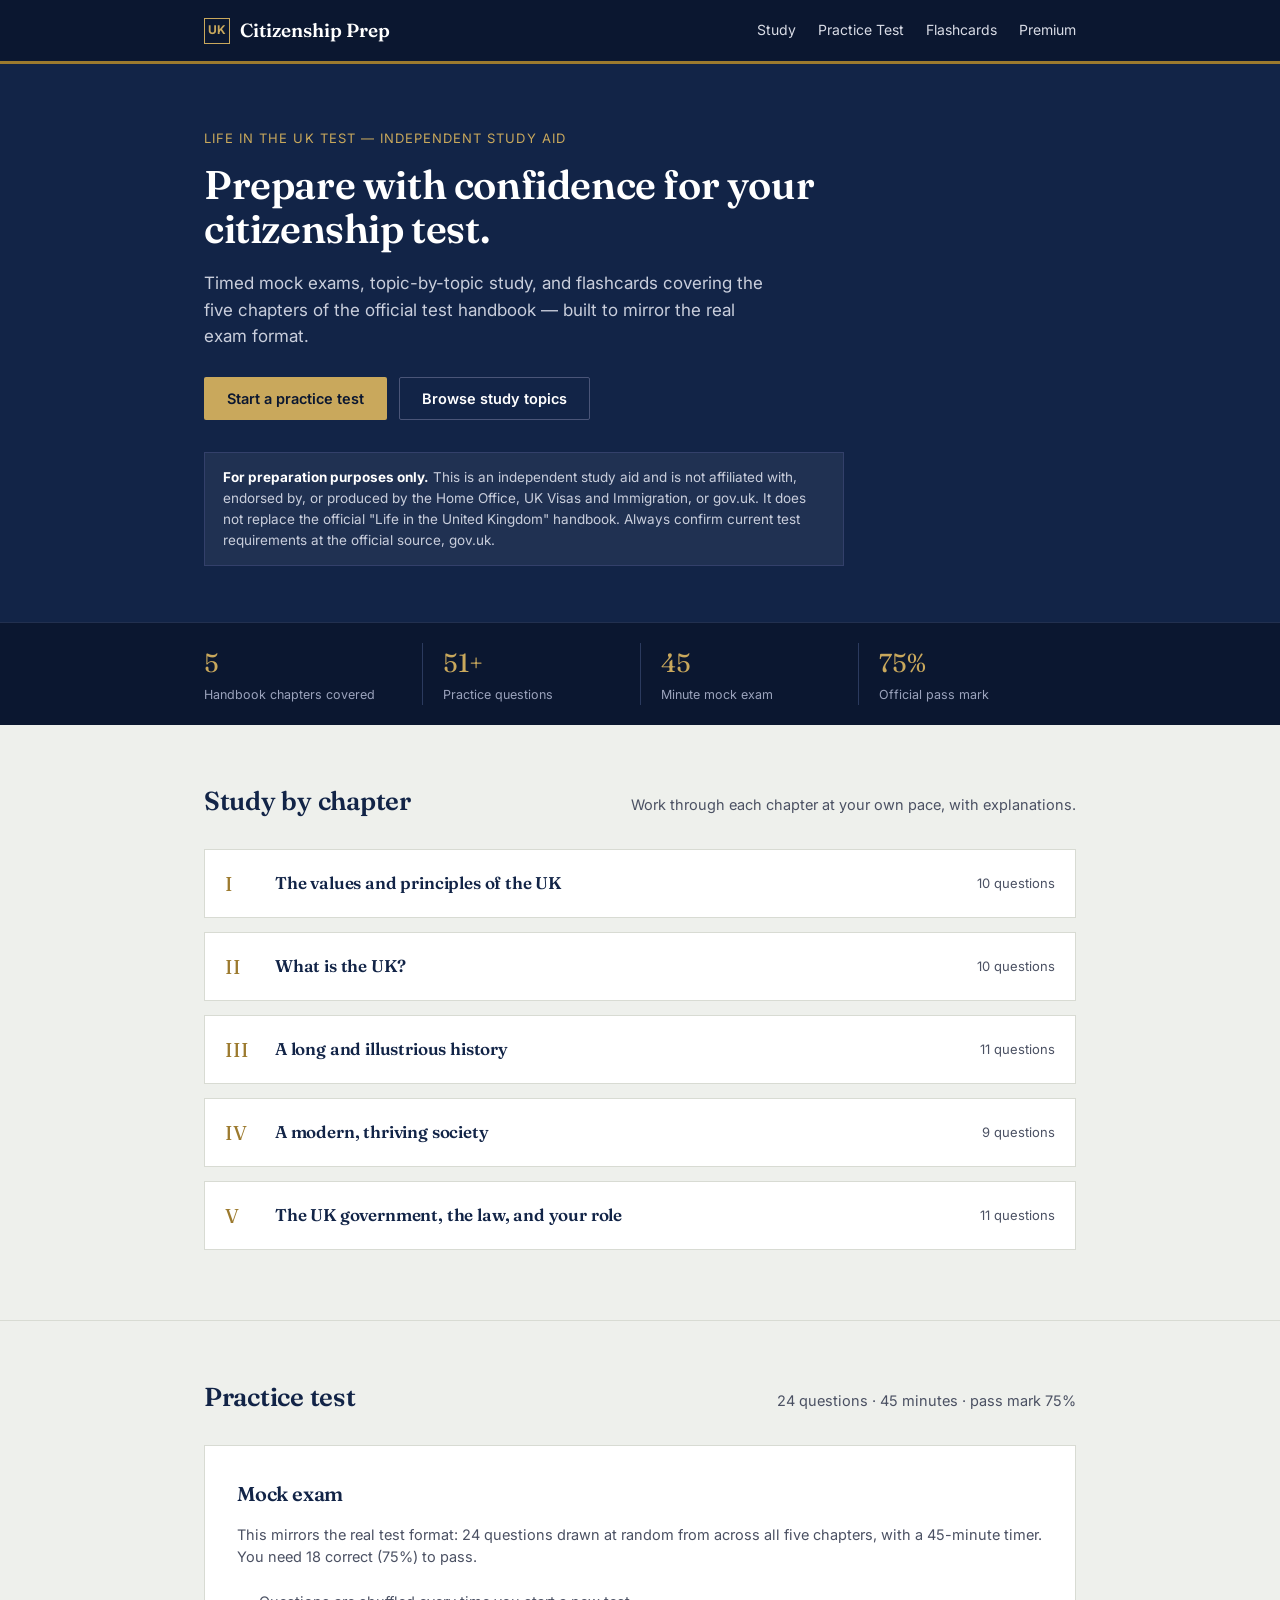
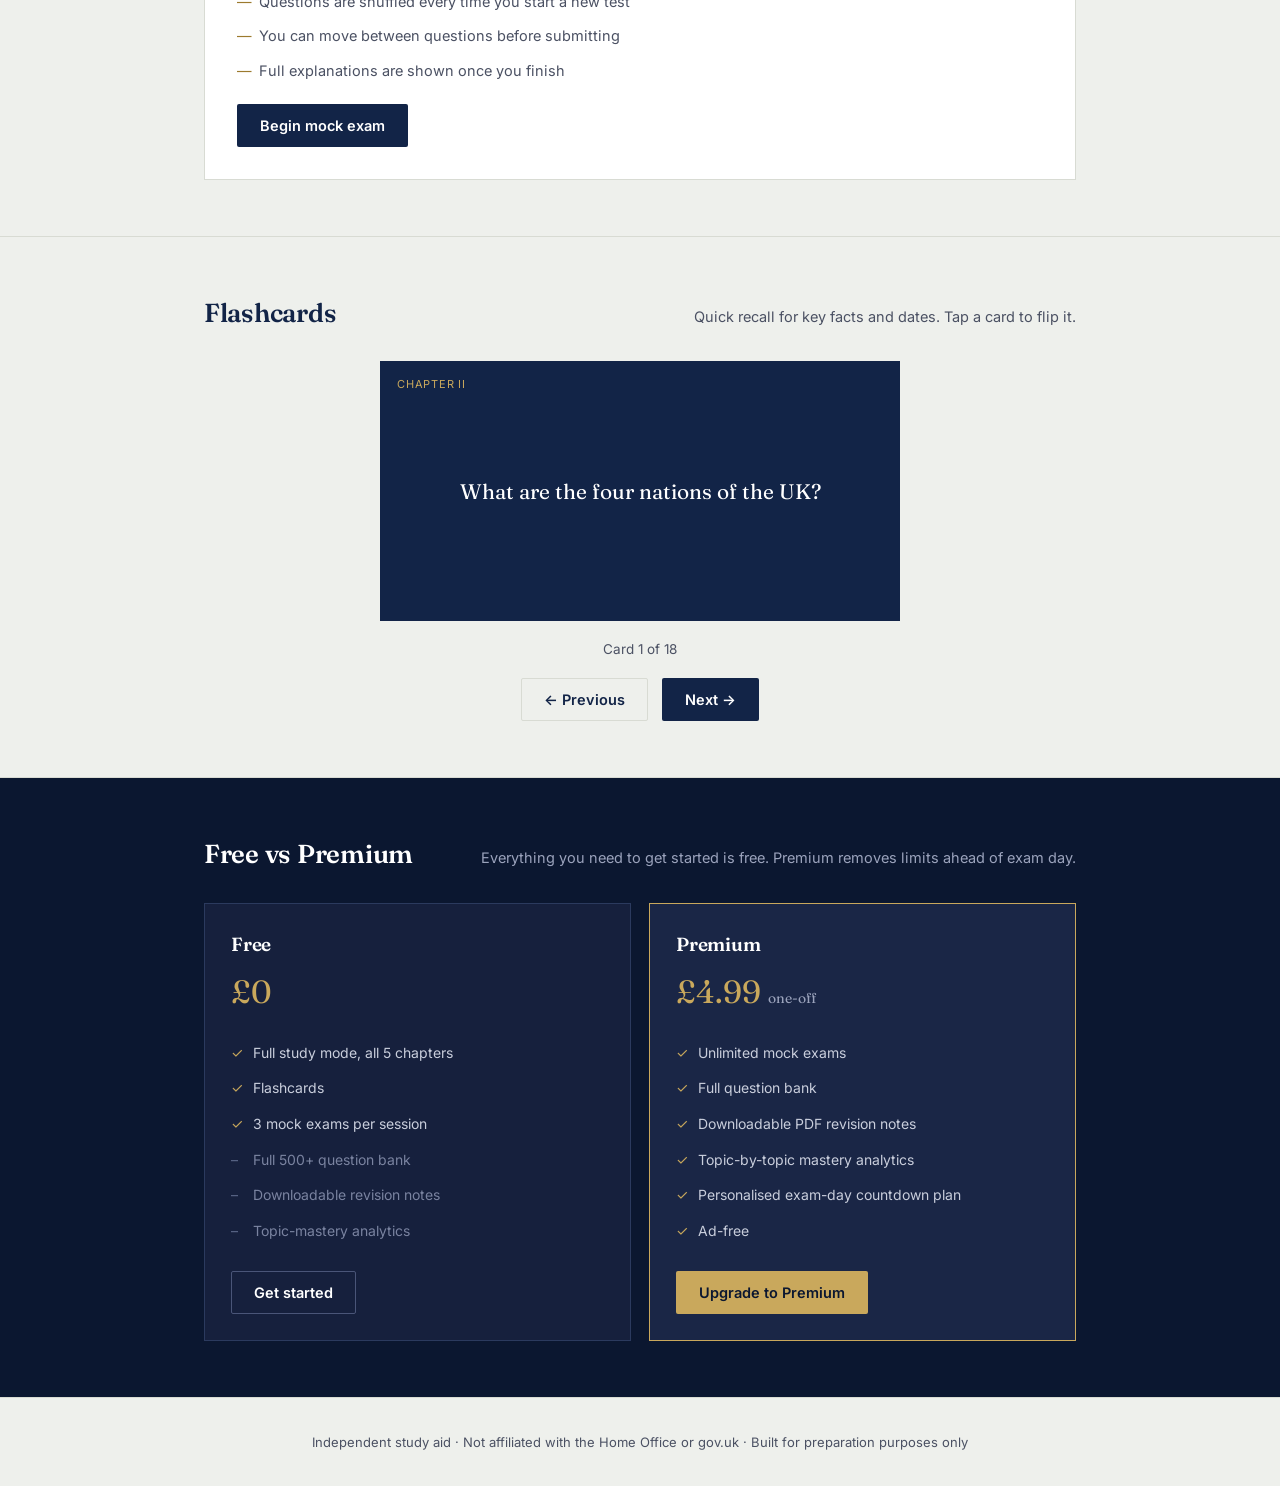
==== index.html @ d715249a "Add files via upload" ====
<!DOCTYPE html>
<html lang="en">
<head>
<meta charset="UTF-8">
<meta name="viewport" content="width=device-width, initial-scale=1.0">
<title>UK Citizenship Prep — Life in the UK Test Practice</title>
<link rel="preconnect" href="https://fonts.googleapis.com">
<link rel="preconnect" href="https://fonts.gstatic.com" crossorigin>
<link href="https://fonts.googleapis.com/css2?family=Fraunces:opsz,wght@9..144,400;9..144,500;9..144,600;9..144,700&family=Inter:wght@400;500;600;700&display=swap" rel="stylesheet">
<style>
  :root{
    --navy:#122447;
    --navy-deep:#0b1730;
    --paper:#EEF0EC;
    --paper-card:#FFFFFF;
    --ink:#171A21;
    --ink-soft:#4B5163;
    --red:#A31E2E;
    --gold:#9C7A2E;
    --gold-light:#C9A85C;
    --line:#D8DBD3;
    --good:#1F7A4D;
    --bad:#A31E2E;
    --radius:2px;
  }
  *{box-sizing:border-box;}
  html{scroll-behavior:smooth;}
  body{
    margin:0;
    background:var(--paper);
    color:var(--ink);
    font-family:'Inter',sans-serif;
    line-height:1.55;
  }
  h1,h2,h3,.serif{
    font-family:'Fraunces',serif;
    font-weight:600;
    letter-spacing:-0.01em;
    color:var(--navy);
    margin:0;
  }
  a{color:inherit;}
  .container{max-width:920px;margin:0 auto;padding:0 24px;}
  .hidden{display:none !important;}

  /* ---------- Top bar ---------- */
  .topbar{
    background:var(--navy-deep);
    color:#fff;
    border-bottom:3px solid var(--gold);
  }
  .topbar-inner{
    max-width:920px;margin:0 auto;padding:16px 24px;
    display:flex;align-items:center;justify-content:space-between;
  }
  .brand{display:flex;align-items:center;gap:10px;font-family:'Fraunces',serif;font-size:19px;font-weight:600;color:#fff;}
  .brand .mark{
    width:26px;height:26px;border:1.5px solid var(--gold-light);
    display:flex;align-items:center;justify-content:center;
    font-size:12px;color:var(--gold-light);font-family:'Inter',sans-serif;font-weight:700;
  }
  .nav{display:flex;gap:22px;font-size:14px;}
  .nav button{
    background:none;border:none;color:#D9DCE6;font-family:'Inter',sans-serif;
    font-size:14px;cursor:pointer;padding:4px 0;border-bottom:2px solid transparent;
  }
  .nav button:hover, .nav button.active{color:#fff;border-bottom-color:var(--gold-light);}
  .nav-mobile-toggle{display:none;background:none;border:1px solid #3a4666;color:#fff;padding:6px 10px;font-size:13px;cursor:pointer;}

  /* ---------- Hero ---------- */
  .hero{background:var(--navy);color:#fff;padding:64px 0 56px;}
  .hero-inner{max-width:920px;margin:0 auto;padding:0 24px;}
  .kicker{font-size:13px;color:var(--gold-light);text-transform:uppercase;letter-spacing:.08em;margin-bottom:14px;font-family:'Inter',sans-serif;}
  .hero h1{font-size:40px;line-height:1.12;color:#fff;max-width:640px;}
  .hero p.lead{font-size:17px;color:#C9CEDC;max-width:560px;margin:18px 0 28px;}
  .cta-row{display:flex;gap:12px;flex-wrap:wrap;}
  .btn{
    font-family:'Inter',sans-serif;font-size:14.5px;font-weight:600;
    padding:12px 22px;border-radius:var(--radius);cursor:pointer;border:1.5px solid transparent;
    display:inline-flex;align-items:center;gap:8px;
  }
  .btn-gold{background:var(--gold-light);color:var(--navy-deep);}
  .btn-gold:hover{background:#dabb74;}
  .btn-outline{background:transparent;border-color:#4a5578;color:#fff;}
  .btn-outline:hover{border-color:var(--gold-light);}
  .btn-navy{background:var(--navy);color:#fff;}
  .btn-navy:hover{background:var(--navy-deep);}
  .btn-red{background:var(--red);color:#fff;}
  .btn-red:hover{background:#8a1926;}
  .btn:disabled{opacity:.5;cursor:not-allowed;}

  .disclaimer{
    margin-top:32px;background:rgba(255,255,255,.06);border:1px solid #33406a;
    padding:14px 18px;font-size:13.5px;color:#C9CEDC;max-width:640px;
  }
  .disclaimer strong{color:#fff;}

  /* info panel like a bio-data strip */
  .infostrip{background:var(--navy-deep);border-top:1px solid #22304f;}
  .infostrip-inner{
    max-width:920px;margin:0 auto;padding:20px 24px;
    display:grid;grid-template-columns:repeat(4,1fr);gap:0;
  }
  .infostrip-item{padding:0 20px;border-left:1px solid #2b3a5e;}
  .infostrip-item:first-child{border-left:none;padding-left:0;}
  .infostrip-num{font-family:'Fraunces',serif;font-size:26px;color:var(--gold-light);}
  .infostrip-label{font-size:12.5px;color:#9BA3BC;margin-top:2px;}

  /* ---------- Sections ---------- */
  section.panel{padding:56px 0;border-bottom:1px solid var(--line);}
  .section-head{display:flex;align-items:baseline;justify-content:space-between;margin-bottom:28px;flex-wrap:wrap;gap:10px;}
  .section-head h2{font-size:26px;}
  .section-head .sub{color:var(--ink-soft);font-size:14.5px;}

  /* ---------- Study: chapter list ---------- */
  .chapter{
    background:var(--paper-card);border:1px solid var(--line);margin-bottom:14px;
  }
  .chapter-head{
    display:flex;align-items:center;gap:16px;padding:18px 20px;cursor:pointer;
  }
  .chapter-roman{
    font-family:'Fraunces',serif;color:var(--gold);font-size:20px;min-width:34px;
  }
  .chapter-head h3{font-size:17px;color:var(--navy);}
  .chapter-head .meta{margin-left:auto;font-size:13px;color:var(--ink-soft);}
  .chapter-body{padding:0 20px 20px 70px;display:none;}
  .chapter.open .chapter-body{display:block;}
  .chapter.open .chapter-head{border-bottom:1px solid var(--line);}
  .study-q{padding:14px 0;border-top:1px solid #ECEEE6;}
  .study-q:first-child{border-top:none;}
  .study-q .q{font-weight:600;font-size:14.5px;margin-bottom:6px;}
  .study-q .a{font-size:13.5px;color:var(--ink-soft);}
  .study-q .a b{color:var(--good);}

  /* ---------- Practice test ---------- */
  .test-setup{background:var(--paper-card);border:1px solid var(--line);padding:32px;text-align:left;}
  .test-setup h3{font-size:20px;margin-bottom:10px;}
  .test-setup ul{margin:16px 0;padding-left:0;list-style:none;font-size:14.5px;color:var(--ink-soft);}
  .test-setup li{padding:6px 0 6px 22px;position:relative;}
  .test-setup li:before{content:"—";position:absolute;left:0;color:var(--gold);}

  .quiz-shell{background:var(--paper-card);border:1px solid var(--line);}
  .quiz-top{
    display:flex;align-items:center;justify-content:space-between;
    padding:14px 22px;border-bottom:1px solid var(--line);background:#FAFAF7;
    font-size:13.5px;color:var(--ink-soft);
  }
  .timer{font-family:'Fraunces',serif;font-size:17px;color:var(--navy);font-variant-numeric:tabular-nums;}
  .timer.warn{color:var(--red);}
  .progressbar{height:4px;background:var(--line);}
  .progressbar-fill{height:100%;background:var(--gold);width:0%;transition:width .2s;}
  .quiz-body{padding:32px 30px;}
  .quiz-chapter-tag{font-size:12px;text-transform:uppercase;letter-spacing:.06em;color:var(--gold);margin-bottom:10px;}
  .quiz-q{font-size:19px;color:var(--navy);font-family:'Fraunces',serif;margin-bottom:22px;line-height:1.35;}
  .options{display:flex;flex-direction:column;gap:10px;}
  .option{
    text-align:left;border:1px solid var(--line);background:#fff;padding:14px 16px;
    font-family:'Inter',sans-serif;font-size:14.5px;cursor:pointer;display:flex;gap:12px;align-items:flex-start;
  }
  .option:hover{border-color:var(--navy);}
  .option .letter{
    width:22px;height:22px;border:1px solid var(--line);display:flex;align-items:center;justify-content:center;
    font-size:12px;flex:none;color:var(--ink-soft);
  }
  .option.selected{border-color:var(--navy);background:#F2F4FB;}
  .option.selected .letter{background:var(--navy);color:#fff;border-color:var(--navy);}
  .option.correct{border-color:var(--good);background:#EFF8F2;}
  .option.correct .letter{background:var(--good);color:#fff;border-color:var(--good);}
  .option.incorrect{border-color:var(--bad);background:#FBEEEF;}
  .option.incorrect .letter{background:var(--bad);color:#fff;border-color:var(--bad);}
  .explain{margin-top:16px;padding:14px 16px;background:#F5F6F1;border-left:3px solid var(--gold);font-size:13.5px;color:var(--ink-soft);display:none;}
  .explain.show{display:block;}
  .quiz-nav{display:flex;justify-content:space-between;padding:18px 30px;border-top:1px solid var(--line);}

  .results{padding:36px;text-align:center;}
  .results .score{font-family:'Fraunces',serif;font-size:56px;color:var(--navy);}
  .results .verdict{font-size:16px;margin:6px 0 26px;font-weight:600;}
  .verdict.pass{color:var(--good);}
  .verdict.fail{color:var(--bad);}
  .breakdown{text-align:left;max-width:420px;margin:0 auto 26px;}
  .breakdown-row{display:flex;justify-content:space-between;font-size:13.5px;padding:8px 0;border-bottom:1px solid var(--line);}
  .breakdown-bar{background:var(--line);height:6px;width:120px;position:relative;}
  .breakdown-bar span{position:absolute;left:0;top:0;height:100%;background:var(--gold);}

  /* ---------- Flashcards ---------- */
  .flash-wrap{display:flex;flex-direction:column;align-items:center;gap:18px;}
  .flashcard{
    width:100%;max-width:520px;height:260px;perspective:1200px;cursor:pointer;
  }
  .flashcard-inner{
    position:relative;width:100%;height:100%;transition:transform .5s;transform-style:preserve-3d;
  }
  .flashcard.flipped .flashcard-inner{transform:rotateY(180deg);}
  .flashcard-face{
    position:absolute;inset:0;backface-visibility:hidden;
    background:var(--navy);color:#fff;display:flex;align-items:center;justify-content:center;
    padding:30px;text-align:center;font-family:'Fraunces',serif;font-size:21px;border:1px solid var(--navy);
  }
  .flashcard-face.back{
    transform:rotateY(180deg);background:#fff;color:var(--ink);border:1px solid var(--line);font-family:'Inter',sans-serif;font-size:15.5px;font-weight:500;
  }
  .flashcard-face .tag{position:absolute;top:14px;left:16px;font-size:11px;text-transform:uppercase;letter-spacing:.07em;color:var(--gold-light);font-family:'Inter',sans-serif;}
  .flashcard-face.back .tag{color:var(--gold);}
  .flash-controls{display:flex;gap:14px;align-items:center;}
  .flash-count{font-size:13.5px;color:var(--ink-soft);}

  /* ---------- Premium ---------- */
  .premium-band{background:var(--navy-deep);color:#fff;}
  .compare{display:grid;grid-template-columns:1fr 1fr;gap:18px;margin-top:28px;}
  .plan{background:#16203D;border:1px solid #2b3a5e;padding:26px;}
  .plan.gold{border-color:var(--gold-light);background:#1A2646;}
  .plan h3{color:#fff;font-size:19px;}
  .plan .price{font-family:'Fraunces',serif;font-size:32px;color:var(--gold-light);margin:8px 0 18px;}
  .plan ul{list-style:none;padding:0;margin:0 0 22px;font-size:14px;color:#C9CEDC;}
  .plan li{padding:7px 0 7px 22px;position:relative;}
  .plan li:before{content:"✓";position:absolute;left:0;color:var(--gold-light);}
  .plan li.no:before{content:"–";color:#5b6789;}
  .plan li.no{color:#7a83a0;}

  /* lock badge */
  .lock-badge{
    display:inline-flex;align-items:center;gap:6px;background:#FBF3E2;border:1px solid var(--gold);
    color:#7a5f22;font-size:12.5px;padding:4px 10px;border-radius:2px;
  }

  /* modal */
  .modal-backdrop{
    position:fixed;inset:0;background:rgba(11,23,48,.6);display:flex;align-items:center;justify-content:center;
    padding:20px;z-index:50;
  }
  .modal{background:#fff;max-width:440px;width:100%;padding:30px;border-top:4px solid var(--gold);}
  .modal h3{font-size:20px;margin-bottom:12px;}
  .modal p{font-size:14.5px;color:var(--ink-soft);margin-bottom:18px;}
  .modal .actions{display:flex;justify-content:flex-end;gap:10px;}

  footer{padding:34px 0;text-align:center;font-size:13px;color:var(--ink-soft);}

  @media(max-width:720px){
    .nav{display:none;}
    .nav-mobile-toggle{display:inline-block;}
    .nav.open{
      display:flex;flex-direction:column;position:absolute;top:64px;left:0;right:0;
      background:var(--navy-deep);padding:14px 24px;gap:14px;border-bottom:2px solid var(--gold);
    }
    .hero h1{font-size:30px;}
    .infostrip-inner{grid-template-columns:1fr 1fr;gap:16px;}
    .infostrip-item{border-left:none;padding-left:0;padding-bottom:10px;}
    .compare{grid-template-columns:1fr;}
    .chapter-body{padding-left:20px;}
    .quiz-body{padding:24px 18px;}
  }
</style>
</head>
<body>

<div class="topbar">
  <div class="topbar-inner">
    <div class="brand"><span class="mark">UK</span> Citizenship Prep</div>
    <nav class="nav" id="mainNav">
      <button data-target="study">Study</button>
      <button data-target="practice">Practice Test</button>
      <button data-target="flashcards">Flashcards</button>
      <button data-target="premium">Premium</button>
    </nav>
    <button class="nav-mobile-toggle" id="navToggle">Menu</button>
  </div>
</div>

<section class="hero">
  <div class="hero-inner">
    <div class="kicker">Life in the UK Test — Independent Study Aid</div>
    <h1>Prepare with confidence for your citizenship test.</h1>
    <p class="lead">Timed mock exams, topic-by-topic study, and flashcards covering the five chapters of the official test handbook — built to mirror the real exam format.</p>
    <div class="cta-row">
      <button class="btn btn-gold" data-target="practice">Start a practice test</button>
      <button class="btn btn-outline" data-target="study">Browse study topics</button>
    </div>
    <div class="disclaimer">
      <strong>For preparation purposes only.</strong> This is an independent study aid and is not affiliated with, endorsed by, or produced by the Home Office, UK Visas and Immigration, or gov.uk. It does not replace the official "Life in the United Kingdom" handbook. Always confirm current test requirements at the official source, gov.uk.
    </div>
  </div>
</section>

<div class="infostrip">
  <div class="infostrip-inner">
    <div class="infostrip-item"><div class="infostrip-num">5</div><div class="infostrip-label">Handbook chapters covered</div></div>
    <div class="infostrip-item"><div class="infostrip-num" id="statQCount">—</div><div class="infostrip-label">Practice questions</div></div>
    <div class="infostrip-item"><div class="infostrip-num">45</div><div class="infostrip-label">Minute mock exam</div></div>
    <div class="infostrip-item"><div class="infostrip-num">75%</div><div class="infostrip-label">Official pass mark</div></div>
  </div>
</div>

<!-- STUDY -->
<section class="panel" id="study">
  <div class="container">
    <div class="section-head">
      <h2>Study by chapter</h2>
      <div class="sub">Work through each chapter at your own pace, with explanations.</div>
    </div>
    <div id="chapterList"></div>
  </div>
</section>

<!-- PRACTICE TEST -->
<section class="panel" id="practice">
  <div class="container">
    <div class="section-head">
      <h2>Practice test</h2>
      <div class="sub">24 questions · 45 minutes · pass mark 75%</div>
    </div>

    <div id="testSetup" class="test-setup">
      <h3>Mock exam</h3>
      <p style="color:var(--ink-soft);font-size:14.5px;">This mirrors the real test format: 24 questions drawn at random from across all five chapters, with a 45-minute timer. You need 18 correct (75%) to pass.</p>
      <ul>
        <li>Questions are shuffled every time you start a new test</li>
        <li>You can move between questions before submitting</li>
        <li>Full explanations are shown once you finish</li>
      </ul>
      <div id="dailyLimitNote" style="font-size:13.5px;color:var(--red);margin-bottom:16px;display:none;">
        You've used your 3 free mock exams for this session. <a href="#premium" data-target="premium" style="color:var(--red);text-decoration:underline;cursor:pointer;">Upgrade to Premium</a> for unlimited tests.
      </div>
      <button class="btn btn-navy" id="startTestBtn">Begin mock exam</button>
    </div>

    <div id="quizArea" class="hidden"></div>
    <div id="resultsArea" class="hidden"></div>
  </div>
</section>

<!-- FLASHCARDS -->
<section class="panel" id="flashcards">
  <div class="container">
    <div class="section-head">
      <h2>Flashcards</h2>
      <div class="sub">Quick recall for key facts and dates. Tap a card to flip it.</div>
    </div>
    <div class="flash-wrap">
      <div class="flashcard" id="flashcard">
        <div class="flashcard-inner">
          <div class="flashcard-face front"><span class="tag" id="flashTagFront">Chapter</span><span id="flashFront"></span></div>
          <div class="flashcard-face back"><span class="tag" id="flashTagBack">Answer</span><span id="flashBack"></span></div>
        </div>
      </div>
      <div class="flash-count" id="flashCount"></div>
      <div class="flash-controls">
        <button class="btn btn-outline" style="border-color:var(--line);color:var(--navy);" id="flashPrev">← Previous</button>
        <button class="btn btn-navy" id="flashNext">Next →</button>
      </div>
    </div>
  </div>
</section>

<!-- PREMIUM -->
<section class="panel premium-band" id="premium">
  <div class="container">
    <div class="section-head">
      <h2 style="color:#fff;">Free vs Premium</h2>
      <div class="sub" style="color:#9BA3BC;">Everything you need to get started is free. Premium removes limits ahead of exam day.</div>
    </div>
    <div class="compare">
      <div class="plan">
        <h3>Free</h3>
        <div class="price">£0</div>
        <ul>
          <li>Full study mode, all 5 chapters</li>
          <li>Flashcards</li>
          <li>3 mock exams per session</li>
          <li class="no">Full 500+ question bank</li>
          <li class="no">Downloadable revision notes</li>
          <li class="no">Topic-mastery analytics</li>
        </ul>
        <button class="btn btn-outline" data-target="practice">Get started</button>
      </div>
      <div class="plan gold">
        <h3>Premium</h3>
        <div class="price">£4.99 <span style="font-size:14px;color:#9BA3BC;">one-off</span></div>
        <ul>
          <li>Unlimited mock exams</li>
          <li>Full question bank</li>
          <li>Downloadable PDF revision notes</li>
          <li>Topic-by-topic mastery analytics</li>
          <li>Personalised exam-day countdown plan</li>
          <li>Ad-free</li>
        </ul>
        <button class="btn btn-gold" id="upgradeBtn">Upgrade to Premium</button>
      </div>
    </div>
  </div>
</section>

<footer>
  <div class="container">
    Independent study aid · Not affiliated with the Home Office or gov.uk · Built for preparation purposes only
  </div>
</footer>

<div id="modalRoot"></div>

<script>
/* =========================================================
   QUESTION BANK — original practice questions, organised by
   the five handbook chapters. Written to test the same public
   civic knowledge as the official test, not copied from it.
========================================================= */
const CHAPTERS = [
  { id: 1, roman: "I", title: "The values and principles of the UK" },
  { id: 2, roman: "II", title: "What is the UK?" },
  { id: 3, roman: "III", title: "A long and illustrious history" },
  { id: 4, roman: "IV", title: "A modern, thriving society" },
  { id: 5, roman: "V", title: "The UK government, the law, and your role" }
];

const QUESTIONS = [
  // Chapter 1 — Values and principles
  {ch:1, q:"Which of these is one of the fundamental principles new residents are expected to uphold?", opts:["Respect for the law","Membership of a political party","Fluency in Latin","Ownership of property"], correct:0, ex:"Respect for the law and the rights of others is one of the core principles set out for anyone settling in the UK."},
  {ch:1, q:"Freedom of speech in the UK is best described as a right that:", opts:["Is unlimited in all circumstances","Comes with legal responsibilities, such as not inciting violence","Only applies to journalists","Was introduced in the 21st century"], correct:1, ex:"Free speech is protected but not absolute — it carries responsibilities, including not inciting hatred or violence."},
  {ch:1, q:"Equal treatment regardless of gender, race, or religion is protected mainly through which type of law?", opts:["Tax law","Equality and human rights law","Planning law","Maritime law"], correct:1, ex:"The Equality Act and related human rights legislation protect people from discrimination on these grounds."},
  {ch:1, q:"Tolerance of others, as expected in UK society, means:", opts:["Agreeing with everyone's beliefs","Accepting people's right to hold different beliefs and lifestyles peacefully","Avoiding contact with people of different faiths","Only tolerating views shared by the majority"], correct:1, ex:"Tolerance means accepting the right of others to live according to their own beliefs, even where you disagree."},
  {ch:1, q:"Participation in community life is encouraged through activities such as:", opts:["Voting only","Volunteering, joining local groups, and voting","Paying taxes only","Attending university"], correct:1, ex:"Volunteering, joining local and community groups, and voting are all ways residents are encouraged to participate."},
  {ch:1, q:"The rule of law means that:", opts:["The Prime Minister can overrule any court","Everyone, including the government, is subject to the law","Only citizens have to obey the law","Laws only apply in England"], correct:1, ex:"The rule of law is the principle that everyone — including those in government — is equally subject to the law."},
  {ch:1, q:"Which of these best reflects the expected attitude toward democracy in the UK?", opts:["Voting is compulsory for all adults","Participation in the democratic process is encouraged but voting is voluntary","Only property owners may vote","Elections are held only once a decade"], correct:1, ex:"Voting is voluntary in UK elections, though participation in democratic life is strongly encouraged."},
  {ch:1, q:"A key part of British values relating to individual liberty is:", opts:["The right to make your own lifestyle choices within the law","The right to ignore court rulings","The right to avoid paying tax","The right to bear arms"], correct:0, ex:"Individual liberty — the freedom to make lawful choices about how you live — is one of the values new residents are expected to understand and respect."},
  {ch:1, q:"Mutual respect in a diverse society mainly involves:", opts:["Everyone adopting the same customs","Treating people with courtesy regardless of background","Living separately from other communities","Speaking only English in public"], correct:1, ex:"Mutual respect means treating people of different backgrounds and beliefs with courtesy and fairness."},
  {ch:1, q:"Which of the following is NOT one of the core values new residents are expected to uphold?", opts:["Respect for the law","Tolerance of different beliefs","Support for one specific political party","Participation in community life"], correct:2, ex:"Residents are not expected to support any particular political party — political neutrality of the state is a core principle."},

  // Chapter 2 — What is the UK?
  {ch:2, q:"Which four nations make up the United Kingdom?", opts:["England, Scotland, Wales, Northern Ireland","England, Ireland, Scotland, Cornwall","England, Wales, Ireland, Isle of Man","Scotland, Wales, England, Jersey"], correct:0, ex:"The UK is made up of England, Scotland, Wales, and Northern Ireland."},
  {ch:2, q:"What is the capital city of Scotland?", opts:["Glasgow","Edinburgh","Aberdeen","Inverness"], correct:1, ex:"Edinburgh is the capital of Scotland; Glasgow is Scotland's largest city."},
  {ch:2, q:"What is the capital city of Wales?", opts:["Swansea","Newport","Cardiff","Bangor"], correct:2, ex:"Cardiff is the capital city of Wales."},
  {ch:2, q:"Which sea separates Great Britain from Ireland?", opts:["The North Sea","The Irish Sea","The Celtic Ocean","The English Channel"], correct:1, ex:"The Irish Sea separates the island of Great Britain from the island of Ireland."},
  {ch:2, q:"The Channel Islands and the Isle of Man are:", opts:["Part of the United Kingdom","Crown Dependencies, not part of the UK","Overseas territories in the Caribbean","Regions of Wales"], correct:1, ex:"The Channel Islands and the Isle of Man are Crown Dependencies with their own governments — they are not part of the UK."},
  {ch:2, q:"Which of these is the longest river in the UK?", opts:["The Thames","The Severn","The Mersey","The Clyde"], correct:1, ex:"The River Severn, flowing through Wales and England, is the longest river in the UK."},
  {ch:2, q:"What is the highest mountain in the British Isles?", opts:["Snowdon","Scafell Pike","Ben Nevis","Cairn Gorm"], correct:2, ex:"Ben Nevis in Scotland is the highest mountain in the British Isles."},
  {ch:2, q:"Which city is the capital of Northern Ireland?", opts:["Derry","Belfast","Armagh","Lisburn"], correct:1, ex:"Belfast is the capital of Northern Ireland."},
  {ch:2, q:"Approximately how is the population of the UK distributed across its four nations?", opts:["Roughly equal across all four","England has by far the largest population","Scotland has the largest population","Wales and Northern Ireland together outnumber England"], correct:1, ex:"England has significantly more people than Scotland, Wales, and Northern Ireland combined."},
  {ch:2, q:"The official currency of the United Kingdom is the:", opts:["Euro","Pound sterling","UK dollar","Crown"], correct:1, ex:"The pound sterling (£) is the official currency used throughout the UK."},

  // Chapter 3 — History
  {ch:3, q:"Who is generally credited with a failed invasion of Britain in 55 BC, followed by a successful Roman conquest almost a century later?", opts:["Julius Caesar","Emperor Claudius","William the Conqueror","King Alfred"], correct:0, ex:"Julius Caesar led expeditions to Britain in 55 and 54 BC; the full Roman conquest came later, under Emperor Claudius in AD 43."},
  {ch:3, q:"The Battle of Hastings in 1066 resulted in the crowning of which king?", opts:["Harold Godwinson","William the Conqueror","Edward the Confessor","Richard the Lionheart"], correct:1, ex:"William, Duke of Normandy, defeated King Harold at Hastings in 1066 and became William I, 'the Conqueror'."},
  {ch:3, q:"Magna Carta, signed in 1215, is significant because it:", opts:["Abolished the monarchy","Limited the power of the king and established that everyone is subject to the law","Created the Church of England","Ended the Hundred Years' War"], correct:1, ex:"Magna Carta established the principle that the monarch, too, was subject to the law — an early foundation of constitutional government."},
  {ch:3, q:"The Church of England was established after Henry VIII broke away from the authority of:", opts:["The King of France","The Pope in Rome","The Holy Roman Emperor","The Scottish Church"], correct:1, ex:"Henry VIII broke from the authority of the Pope in the 1530s, establishing the Church of England with the monarch as its head."},
  {ch:3, q:"The 'Glorious Revolution' of 1688 led to:", opts:["The execution of Charles I","William and Mary jointly taking the throne under agreed constitutional limits","The union of England and Scotland","The loss of the American colonies"], correct:1, ex:"In 1688, James II was replaced by William III and Mary II, who accepted new constitutional limits on royal power."},
  {ch:3, q:"The Act of Union 1707 joined which two kingdoms to form Great Britain?", opts:["England and Ireland","England and Wales","England and Scotland","Scotland and Ireland"], correct:2, ex:"The Act of Union 1707 united the Kingdom of England (which included Wales) and the Kingdom of Scotland into the Kingdom of Great Britain."},
  {ch:3, q:"The Industrial Revolution, which began in Britain in the 18th century, was driven in large part by innovations in which industries?", opts:["Textiles and steam power","Aviation and telecommunications","Nuclear energy and computing","Shipping insurance"], correct:0, ex:"New machinery in textile manufacturing and the development of steam power drove Britain's early industrialisation."},
  {ch:3, q:"Which British queen's reign (1837–1901) is associated with major industrial and imperial expansion?", opts:["Queen Anne","Queen Victoria","Queen Elizabeth I","Queen Mary I"], correct:1, ex:"Queen Victoria's long reign saw major industrial growth and the expansion of the British Empire."},
  {ch:3, q:"The Representation of the People Act 1918 was significant because it:", opts:["Gave some women the right to vote for the first time","Abolished the House of Lords","Introduced the NHS","Ended child labour"], correct:0, ex:"The 1918 Act gave the vote to women over 30 who met property qualifications — a major step toward equal suffrage, achieved fully in 1928."},
  {ch:3, q:"The National Health Service (NHS), providing free healthcare at the point of use, was founded in which year?", opts:["1928","1945","1948","1965"], correct:2, ex:"The NHS was founded in 1948, following the Second World War, to provide healthcare free at the point of use."},
  {ch:3, q:"Winston Churchill served as UK Prime Minister most notably during which period?", opts:["The First World War","The Second World War","The Falklands War","The Cold War's final years"], correct:1, ex:"Winston Churchill led Britain as Prime Minister for most of the Second World War, from 1940."},

  // Chapter 4 — Modern society
  {ch:4, q:"Which of these is the established (official) church in England?", opts:["The Roman Catholic Church","The Church of England","The Methodist Church","The Church of Scotland"], correct:1, ex:"The Church of England is the established church in England, with the monarch as its Supreme Governor."},
  {ch:4, q:"St George's Day, the feast day of England's patron saint, is celebrated on:", opts:["1 March","17 March","23 April","30 November"], correct:2, ex:"St George's Day is 23 April. (St David's Day is 1 March, St Patrick's Day is 17 March, and St Andrew's Day is 30 November.)"},
  {ch:4, q:"Which sport is widely regarded as having its modern rules codified in England in the 19th century and is now played worldwide?", opts:["Baseball","Association football (soccer)","Basketball","Ice hockey"], correct:1, ex:"The Football Association, formed in England in 1863, codified the modern rules of association football."},
  {ch:4, q:"The Notting Hill Carnival, held annually in London, celebrates primarily:", opts:["Scottish heritage","Caribbean culture and community","Welsh literature","Anglo-Saxon history"], correct:1, ex:"Notting Hill Carnival celebrates Caribbean culture and has been held annually in London since the 1960s."},
  {ch:4, q:"Which of the following is a well-known British institution for public broadcasting?", opts:["The BBC","The Royal Mail","The Bank of England","Ofcom"], correct:0, ex:"The BBC (British Broadcasting Corporation) is the UK's public broadcasting institution, funded mainly by the licence fee."},
  {ch:4, q:"Remembrance Day, marked by the wearing of a poppy, commemorates:", opts:["The end of the Second World War only","Those who died in conflicts since the First World War","The founding of the NHS","The union of the four nations"], correct:1, ex:"Remembrance Day (11 November) honours those who died in the First World War, the Second World War, and later conflicts."},
  {ch:4, q:"Which of these is a well-known British tradition around Christmas time?", opts:["Trick-or-treating","Pantomime performances","The Running of the Bulls","Carnival parades in February"], correct:1, ex:"Pantomime ('panto') is a traditional British form of comic theatre, especially popular around Christmas."},
  {ch:4, q:"The UK is broadly described, in terms of religion, as a society that is:", opts:["Officially atheist by law","Religiously diverse, with Christianity historically the largest faith","Legally required to be Anglican","Restricted to a single recognised religion"], correct:1, ex:"The UK is religiously diverse; Christianity has historically been the largest faith, alongside significant Muslim, Hindu, Sikh, Jewish, and other communities, as well as many people of no religion."},
  {ch:4, q:"Which of these is an example of a widely celebrated non-Christian festival in the UK?", opts:["Diwali","Thanksgiving","Bastille Day","Oktoberfest"], correct:0, ex:"Diwali, the Hindu and Sikh festival of light, is widely celebrated by communities across the UK."},

  // Chapter 5 — Government, law, your role
  {ch:5, q:"The UK Parliament is made up of the House of Commons, the House of Lords, and:", opts:["The Prime Minister's Office","The Monarch","The Supreme Court","The Cabinet Office"], correct:1, ex:"Parliament consists of the House of Commons, the House of Lords, and the Monarch, who formally opens each session."},
  {ch:5, q:"Members of the House of Commons (MPs) are:", opts:["Appointed by the Prime Minister","Elected by the public in general elections","Chosen by the House of Lords","Selected by the monarch"], correct:1, ex:"MPs are elected by the public in constituency-based general elections."},
  {ch:5, q:"How often must a UK general election be held, at maximum, under current law?", opts:["Every 2 years","Every 5 years","Every 7 years","Every 10 years"], correct:1, ex:"Under the Dissolution and Calling of Parliament Act 2022, a general election must be held at least every 5 years."},
  {ch:5, q:"The minimum voting age in UK general elections is:", opts:["16","18","21","25"], correct:1, ex:"You must be 18 or over to vote in a UK general election."},
  {ch:5, q:"Which of these best describes the role of the Prime Minister?", opts:["Head of state","Head of the elected government","Head of the judiciary","Ceremonial role only"], correct:1, ex:"The Prime Minister is the head of the UK government, while the monarch remains the ceremonial head of state."},
  {ch:5, q:"Devolved governments with their own powers exist in which parts of the UK?", opts:["England only","Scotland, Wales, and Northern Ireland","London only","Only Scotland"], correct:1, ex:"Scotland, Wales, and Northern Ireland each have devolved administrations with varying powers over local matters."},
  {ch:5, q:"Jury service in criminal trials in the UK is generally:", opts:["Voluntary and paid work","A civic duty that eligible citizens can be required to perform","Only for legal professionals","Optional for anyone over 21"], correct:1, ex:"Jury service is a civic duty — eligible adults can be legally required to serve if called."},
  {ch:5, q:"Which of these is a responsibility expected of all UK residents?", opts:["Obeying the law","Voting in every election","Joining a trade union","Owning property"], correct:0, ex:"Obeying the law is a basic responsibility of everyone living in the UK, alongside paying any taxes owed and respecting others' rights."},
  {ch:5, q:"Local councils are primarily responsible for services such as:", opts:["National defence","Rubbish collection, local schools, and roads","Foreign policy","Setting the Bank of England's interest rate"], correct:1, ex:"Local councils handle local services including rubbish collection, local schools, libraries, and road maintenance."},
  {ch:5, q:"The independence of the judiciary means that:", opts:["Judges are elected by the public","Courts make decisions free from political interference","The Prime Minister appoints all judges directly","Judges can change laws at will"], correct:1, ex:"Judicial independence means courts decide cases based on the law, free from interference by the government or Parliament."},
  {ch:5, q:"Which of these best describes how taxes such as Income Tax fund UK society?", opts:["They pay for public services like the NHS, education, and welfare","They are only used for the royal household","They fund private businesses directly","They are optional contributions"], correct:0, ex:"Taxes fund public services including the NHS, state education, welfare, and infrastructure."}
];

/* Flashcards — quick-recall facts, separate from the quiz bank */
const FLASHCARDS = [
  {ch:"Chapter II", front:"What are the four nations of the UK?", back:"England, Scotland, Wales, and Northern Ireland."},
  {ch:"Chapter II", front:"Capital of Wales", back:"Cardiff."},
  {ch:"Chapter II", front:"Capital of Scotland", back:"Edinburgh."},
  {ch:"Chapter II", front:"Longest river in the UK", back:"The River Severn."},
  {ch:"Chapter II", front:"Highest mountain in the British Isles", back:"Ben Nevis, in Scotland."},
  {ch:"Chapter III", front:"Year of the Battle of Hastings", back:"1066 — William of Normandy defeated Harold and became king."},
  {ch:"Chapter III", front:"Year Magna Carta was signed", back:"1215."},
  {ch:"Chapter III", front:"Year the Act of Union joined England and Scotland", back:"1707, forming the Kingdom of Great Britain."},
  {ch:"Chapter III", front:"Year the NHS was founded", back:"1948."},
  {ch:"Chapter III", front:"Year women over 30 first gained the vote", back:"1918 (equal voting age with men from 1928)."},
  {ch:"Chapter IV", front:"England's patron saint's day", back:"St George's Day, 23 April."},
  {ch:"Chapter IV", front:"Wales's patron saint's day", back:"St David's Day, 1 March."},
  {ch:"Chapter IV", front:"Scotland's patron saint's day", back:"St Andrew's Day, 30 November."},
  {ch:"Chapter IV", front:"Northern Ireland's patron saint's day", back:"St Patrick's Day, 17 March."},
  {ch:"Chapter V", front:"Minimum voting age for UK general elections", back:"18 years old."},
  {ch:"Chapter V", front:"Maximum gap allowed between UK general elections", back:"5 years."},
  {ch:"Chapter V", front:"What Parliament is made up of", back:"The House of Commons, the House of Lords, and the Monarch."},
  {ch:"Chapter V", front:"Who is head of state vs head of government?", back:"The Monarch is head of state; the Prime Minister is head of government."}
];

document.getElementById('statQCount').textContent = QUESTIONS.length + '+';

/* =========================================================
   NAVIGATION
========================================================= */
document.querySelectorAll('[data-target]').forEach(el=>{
  el.addEventListener('click',()=>{
    const id = el.getAttribute('data-target');
    document.getElementById(id).scrollIntoView({behavior:'smooth'});
    document.getElementById('mainNav').classList.remove('open');
  });
});
document.getElementById('navToggle').addEventListener('click',()=>{
  document.getElementById('mainNav').classList.toggle('open');
});

/* =========================================================
   STUDY MODE
========================================================= */
const chapterListEl = document.getElementById('chapterList');
CHAPTERS.forEach(c=>{
  const qs = QUESTIONS.filter(q=>q.ch===c.id);
  const div = document.createElement('div');
  div.className = 'chapter';
  div.innerHTML = `
    <div class="chapter-head">
      <div class="chapter-roman">${c.roman}</div>
      <h3>${c.title}</h3>
      <div class="meta">${qs.length} questions</div>
    </div>
    <div class="chapter-body">
      ${qs.map(q=>`
        <div class="study-q">
          <div class="q">${q.q}</div>
          <div class="a"><b>${q.opts[q.correct]}</b> — ${q.ex}</div>
        </div>`).join('')}
    </div>`;
  div.querySelector('.chapter-head').addEventListener('click',()=>div.classList.toggle('open'));
  chapterListEl.appendChild(div);
});

/* =========================================================
   PRACTICE TEST ENGINE (in-memory session state — no data
   leaves the browser, nothing is persisted after refresh)
========================================================= */
let session = { testsTakenThisSession:0, isPremium:false };
const FREE_DAILY_LIMIT = 3;
const TEST_LENGTH = 24;
const TEST_SECONDS = 45*60;
const PASS_MARK = 0.75;

let quiz = null; // {questions, answers, index, timeLeft, timerId}

function shuffledQuestions(n){
  const copy = [...QUESTIONS];
  for(let i=copy.length-1;i>0;i--){
    const j = Math.floor(Math.random()*(i+1));
    [copy[i],copy[j]]=[copy[j],copy[i]];
  }
  return copy.slice(0,n);
}

document.getElementById('startTestBtn').addEventListener('click', startTest);

function startTest(){
  if(!session.isPremium && session.testsTakenThisSession>=FREE_DAILY_LIMIT){
    document.getElementById('dailyLimitNote').style.display='block';
    return;
  }
  session.testsTakenThisSession++;
  quiz = {
    questions: shuffledQuestions(TEST_LENGTH),
    answers: new Array(TEST_LENGTH).fill(null),
    index: 0,
    timeLeft: TEST_SECONDS
  };
  document.getElementById('testSetup').classList.add('hidden');
  document.getElementById('resultsArea').classList.add('hidden');
  document.getElementById('quizArea').classList.remove('hidden');
  renderQuiz();
  quiz.timerId = setInterval(tick,1000);
}

function tick(){
  quiz.timeLeft--;
  updateTimerDisplay();
  if(quiz.timeLeft<=0){
    clearInterval(quiz.timerId);
    finishTest();
  }
}
function updateTimerDisplay(){
  const t = document.getElementById('quizTimer');
  if(!t) return;
  const m = Math.floor(quiz.timeLeft/60), s = quiz.timeLeft%60;
  t.textContent = `${m}:${s.toString().padStart(2,'0')}`;
  t.classList.toggle('warn', quiz.timeLeft<120);
}

const chapterName = id => CHAPTERS.find(c=>c.id===id).title;
const letters = ['A','B','C','D'];

function renderQuiz(){
  const area = document.getElementById('quizArea');
  const q = quiz.questions[quiz.index];
  const answered = quiz.answers[quiz.index];
  area.innerHTML = `
    <div class="quiz-shell">
      <div class="quiz-top">
        <div>Question ${quiz.index+1} of ${TEST_LENGTH}</div>
        <div class="timer" id="quizTimer"></div>
      </div>
      <div class="progressbar"><div class="progressbar-fill" style="width:${(quiz.index/TEST_LENGTH)*100}%"></div></div>
      <div class="quiz-body">
        <div class="quiz-chapter-tag">${chapterName(q.ch)}</div>
        <div class="quiz-q">${q.q}</div>
        <div class="options" id="optionsWrap">
          ${q.opts.map((opt,i)=>`
            <button class="option" data-i="${i}">
              <span class="letter">${letters[i]}</span><span>${opt}</span>
            </button>`).join('')}
        </div>
        <div class="explain" id="explainBox"></div>
      </div>
      <div class="quiz-nav">
        <button class="btn btn-outline" style="border-color:var(--line);color:var(--navy);" id="prevQ" ${quiz.index===0?'disabled':''}>← Previous</button>
        <button class="btn btn-navy" id="nextQ">${quiz.index===TEST_LENGTH-1?'Submit exam':'Next →'}</button>
      </div>
    </div>`;
  updateTimerDisplay();

  document.querySelectorAll('#optionsWrap .option').forEach(btn=>{
    btn.addEventListener('click',()=>selectOption(parseInt(btn.dataset.i)));
  });
  document.getElementById('prevQ').addEventListener('click',()=>{ quiz.index--; renderQuiz(); });
  document.getElementById('nextQ').addEventListener('click',()=>{
    if(quiz.index===TEST_LENGTH-1){ finishTest(); }
    else { quiz.index++; renderQuiz(); }
  });

  if(answered!==null) markAnswered(answered,true);
}

function selectOption(i){
  quiz.answers[quiz.index]=i;
  markAnswered(i,false);
}
function markAnswered(i,silent){
  const q = quiz.questions[quiz.index];
  document.querySelectorAll('#optionsWrap .option').forEach((btn,idx)=>{
    btn.classList.toggle('selected', idx===i);
  });
}

function finishTest(){
  clearInterval(quiz.timerId);
  document.getElementById('quizArea').classList.add('hidden');
  const area = document.getElementById('resultsArea');
  area.classList.remove('hidden');

  let correct=0;
  const byChapter = {};
  CHAPTERS.forEach(c=>byChapter[c.id]={total:0,correct:0});
  quiz.questions.forEach((q,i)=>{
    byChapter[q.ch].total++;
    if(quiz.answers[i]===q.correct){ correct++; byChapter[q.ch].correct++; }
  });
  const pct = Math.round((correct/TEST_LENGTH)*100);
  const passed = correct/TEST_LENGTH >= PASS_MARK;

  area.innerHTML = `
    <div class="quiz-shell results">
      <div class="score">${correct}/${TEST_LENGTH}</div>
      <div class="verdict ${passed?'pass':'fail'}">${passed? 'Pass — well done' : 'Not yet a pass'} · ${pct}%</div>
      <div class="breakdown">
        ${CHAPTERS.map(c=>{
          const b = byChapter[c.id];
          const p = b.total? Math.round((b.correct/b.total)*100):0;
          return `<div class="breakdown-row">
            <span>${c.title}</span>
            <span style="display:flex;align-items:center;gap:8px;">
              <span class="breakdown-bar"><span style="width:${p}%"></span></span>
              ${b.correct}/${b.total}
            </span>
          </div>`;
        }).join('')}
      </div>
      <div style="display:flex;gap:10px;justify-content:center;flex-wrap:wrap;">
        <button class="btn btn-navy" id="reviewBtn">Review answers</button>
        <button class="btn btn-outline" style="border-color:var(--line);color:var(--navy);" id="retakeBtn">Take another test</button>
      </div>
    </div>
    <div id="reviewArea"></div>`;

  document.getElementById('retakeBtn').addEventListener('click',()=>{
    area.classList.add('hidden');
    document.getElementById('testSetup').classList.remove('hidden');
    if(!session.isPremium && session.testsTakenThisSession>=FREE_DAILY_LIMIT){
      document.getElementById('dailyLimitNote').style.display='block';
    }
  });
  document.getElementById('reviewBtn').addEventListener('click', renderReview);
}

function renderReview(){
  const wrap = document.getElementById('reviewArea');
  wrap.innerHTML = quiz.questions.map((q,i)=>{
    const chosen = quiz.answers[i];
    const isCorrect = chosen===q.correct;
    return `<div class="quiz-shell" style="margin-top:14px;">
      <div class="quiz-body">
        <div class="quiz-chapter-tag">${chapterName(q.ch)} · Question ${i+1}</div>
        <div class="quiz-q" style="font-size:16px;">${q.q}</div>
        <div class="options">
          ${q.opts.map((opt,idx)=>{
            let cls='option';
            if(idx===q.correct) cls+=' correct';
            else if(idx===chosen && !isCorrect) cls+=' incorrect';
            return `<div class="${cls}"><span class="letter">${letters[idx]}</span><span>${opt}</span></div>`;
          }).join('')}
        </div>
        <div class="explain show">${q.ex}</div>
      </div>
    </div>`;
  }).join('');
}

/* =========================================================
   FLASHCARDS
========================================================= */
let flashIndex=0;
function renderFlash(){
  const f = FLASHCARDS[flashIndex];
  document.getElementById('flashTagFront').textContent = f.ch;
  document.getElementById('flashTagBack').textContent = f.ch;
  document.getElementById('flashFront').textContent = f.front;
  document.getElementById('flashBack').textContent = f.back;
  document.getElementById('flashCount').textContent = `Card ${flashIndex+1} of ${FLASHCARDS.length}`;
  document.getElementById('flashcard').classList.remove('flipped');
}
document.getElementById('flashcard').addEventListener('click',function(){ this.classList.toggle('flipped'); });
document.getElementById('flashNext').addEventListener('click',()=>{ flashIndex=(flashIndex+1)%FLASHCARDS.length; renderFlash(); });
document.getElementById('flashPrev').addEventListener('click',()=>{ flashIndex=(flashIndex-1+FLASHCARDS.length)%FLASHCARDS.length; renderFlash(); });
renderFlash();

/* =========================================================
   PREMIUM (placeholder — real checkout wired in on deploy)
========================================================= */
document.getElementById('upgradeBtn').addEventListener('click',()=>{
  const root = document.getElementById('modalRoot');
  root.innerHTML = `
    <div class="modal-backdrop" id="backdrop">
      <div class="modal">
        <h3>Upgrade to Premium</h3>
        <p>This demo doesn't take real payments yet. When you deploy this app, connect this button to a Stripe Checkout session so payment unlocks premium access automatically. For now, you can preview premium mode below.</p>
        <div class="actions">
          <button class="btn btn-outline" style="border-color:var(--line);color:var(--navy);" id="closeModal">Close</button>
          <button class="btn btn-gold" id="previewPremium">Preview premium mode</button>
        </div>
      </div>
    </div>`;
  document.getElementById('closeModal').addEventListener('click',()=>root.innerHTML='');
  document.getElementById('previewPremium').addEventListener('click',()=>{
    session.isPremium = true;
    document.getElementById('dailyLimitNote').style.display='none';
    root.innerHTML = `
      <div class="modal-backdrop" id="backdrop2">
        <div class="modal">
          <h3>Premium preview enabled</h3>
          <p>Unlimited mock exams are now unlocked for this session. This is a local preview only — no payment was taken.</p>
          <div class="actions"><button class="btn btn-navy" id="closeModal2">Got it</button></div>
        </div>
      </div>`;
    document.getElementById('closeModal2').addEventListener('click',()=>root.innerHTML='');
  });
});
</script>
</body>
</html>
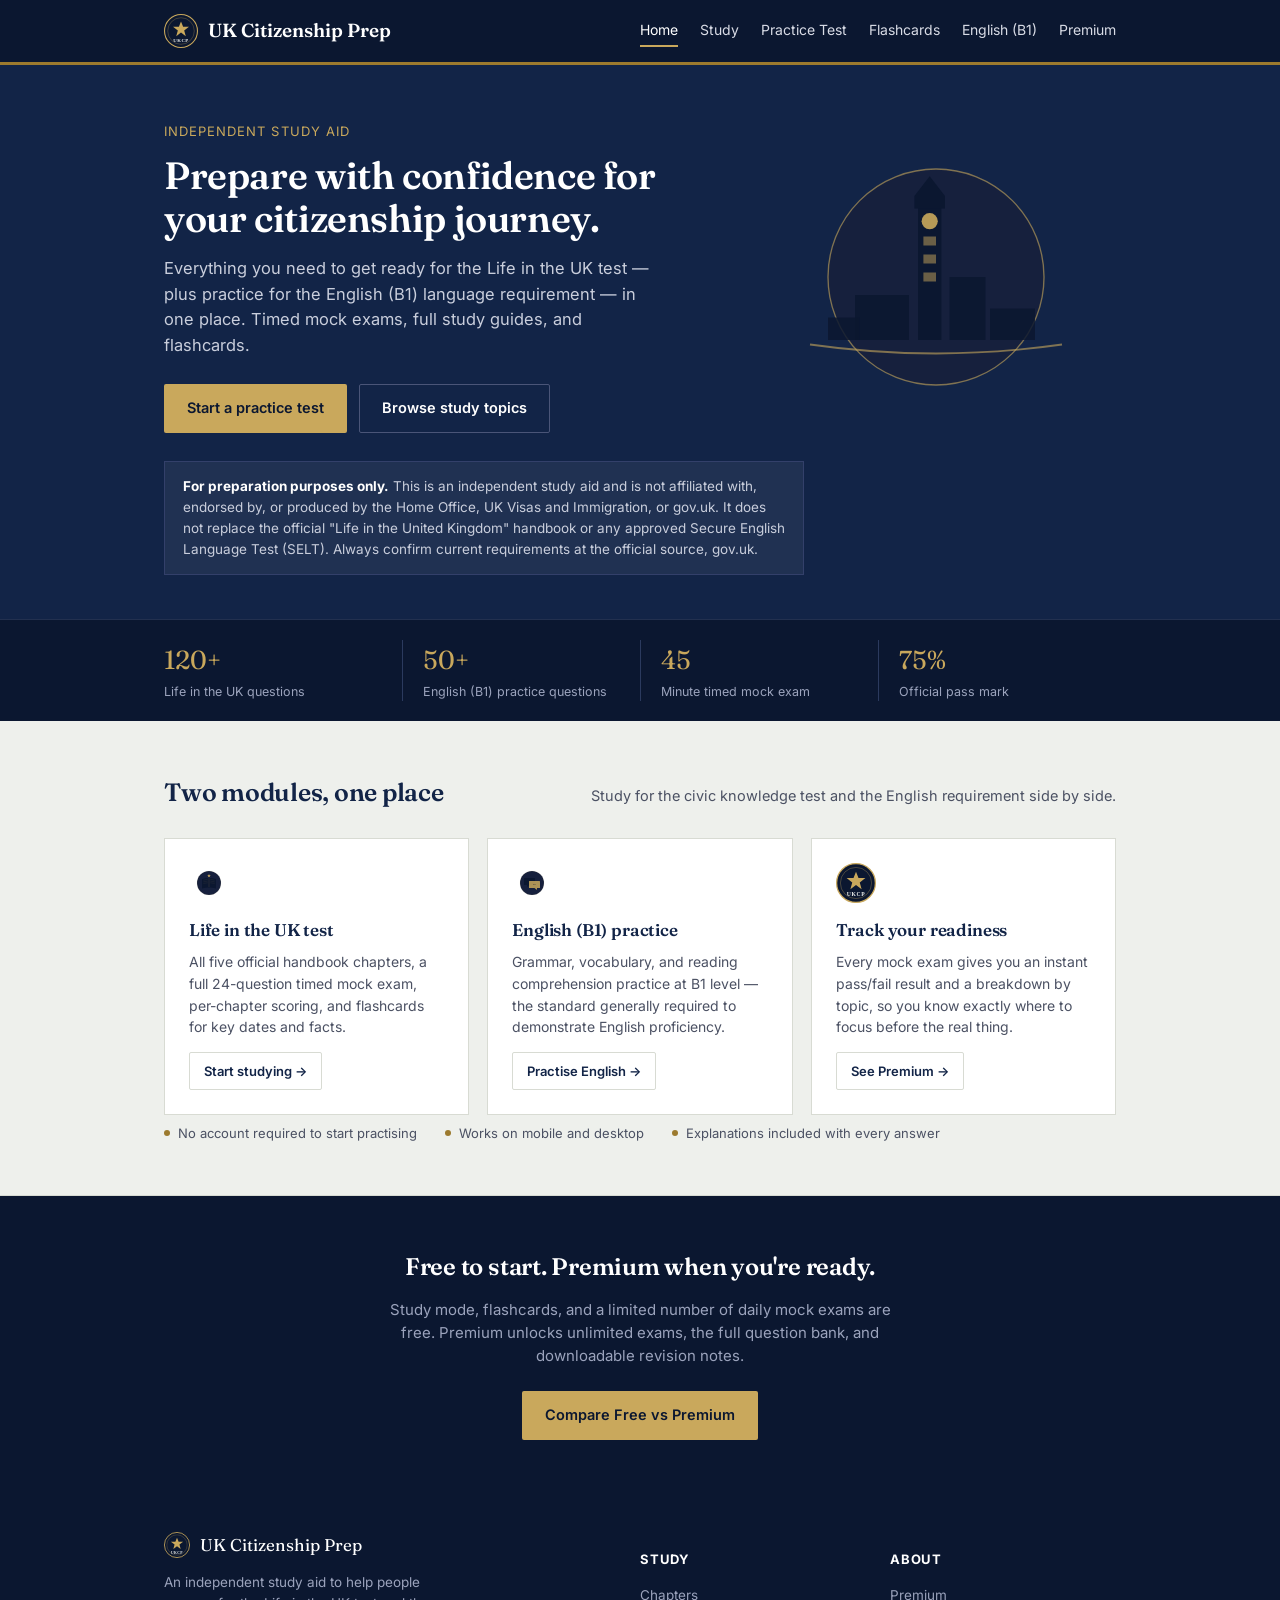
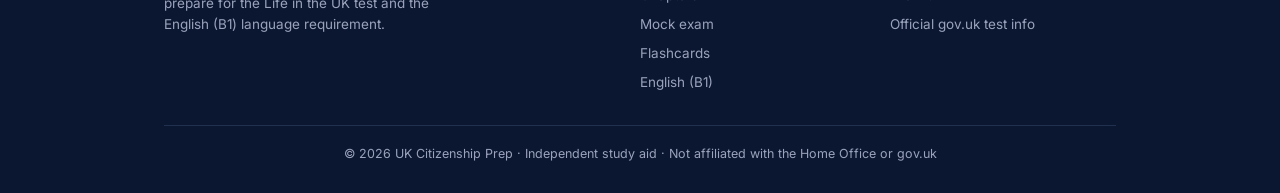
==== commit 9e4d5e1a: "Add files via upload" ====
--- a/index.html
+++ b/index.html
@@ -3,776 +3,129 @@
 <head>
 <meta charset="UTF-8">
 <meta name="viewport" content="width=device-width, initial-scale=1.0">
-<title>UK Citizenship Prep — Life in the UK Test Practice</title>
+<title>UK Citizenship Prep — Life in the UK & English (B1) Test Practice</title>
+<meta name="description" content="Independent study aid for the Life in the UK test and the English (B1) language requirement — mock exams, study guides, and flashcards.">
+<link rel="icon" href="assets/logo-mark.svg" type="image/svg+xml">
 <link rel="preconnect" href="https://fonts.googleapis.com">
 <link rel="preconnect" href="https://fonts.gstatic.com" crossorigin>
 <link href="https://fonts.googleapis.com/css2?family=Fraunces:opsz,wght@9..144,400;9..144,500;9..144,600;9..144,700&family=Inter:wght@400;500;600;700&display=swap" rel="stylesheet">
-<style>
-  :root{
-    --navy:#122447;
-    --navy-deep:#0b1730;
-    --paper:#EEF0EC;
-    --paper-card:#FFFFFF;
-    --ink:#171A21;
-    --ink-soft:#4B5163;
-    --red:#A31E2E;
-    --gold:#9C7A2E;
-    --gold-light:#C9A85C;
-    --line:#D8DBD3;
-    --good:#1F7A4D;
-    --bad:#A31E2E;
-    --radius:2px;
-  }
-  *{box-sizing:border-box;}
-  html{scroll-behavior:smooth;}
-  body{
-    margin:0;
-    background:var(--paper);
-    color:var(--ink);
-    font-family:'Inter',sans-serif;
-    line-height:1.55;
-  }
-  h1,h2,h3,.serif{
-    font-family:'Fraunces',serif;
-    font-weight:600;
-    letter-spacing:-0.01em;
-    color:var(--navy);
-    margin:0;
-  }
-  a{color:inherit;}
-  .container{max-width:920px;margin:0 auto;padding:0 24px;}
-  .hidden{display:none !important;}
+<link rel="stylesheet" href="assets/style.css">
+</head>
+<body data-page="home">
 
-  /* ---------- Top bar ---------- */
-  .topbar{
-    background:var(--navy-deep);
-    color:#fff;
-    border-bottom:3px solid var(--gold);
-  }
-  .topbar-inner{
-    max-width:920px;margin:0 auto;padding:16px 24px;
-    display:flex;align-items:center;justify-content:space-between;
-  }
-  .brand{display:flex;align-items:center;gap:10px;font-family:'Fraunces',serif;font-size:19px;font-weight:600;color:#fff;}
-  .brand .mark{
-    width:26px;height:26px;border:1.5px solid var(--gold-light);
-    display:flex;align-items:center;justify-content:center;
-    font-size:12px;color:var(--gold-light);font-family:'Inter',sans-serif;font-weight:700;
-  }
-  .nav{display:flex;gap:22px;font-size:14px;}
-  .nav button{
-    background:none;border:none;color:#D9DCE6;font-family:'Inter',sans-serif;
-    font-size:14px;cursor:pointer;padding:4px 0;border-bottom:2px solid transparent;
-  }
-  .nav button:hover, .nav button.active{color:#fff;border-bottom-color:var(--gold-light);}
-  .nav-mobile-toggle{display:none;background:none;border:1px solid #3a4666;color:#fff;padding:6px 10px;font-size:13px;cursor:pointer;}
-
-  /* ---------- Hero ---------- */
-  .hero{background:var(--navy);color:#fff;padding:64px 0 56px;}
-  .hero-inner{max-width:920px;margin:0 auto;padding:0 24px;}
-  .kicker{font-size:13px;color:var(--gold-light);text-transform:uppercase;letter-spacing:.08em;margin-bottom:14px;font-family:'Inter',sans-serif;}
-  .hero h1{font-size:40px;line-height:1.12;color:#fff;max-width:640px;}
-  .hero p.lead{font-size:17px;color:#C9CEDC;max-width:560px;margin:18px 0 28px;}
-  .cta-row{display:flex;gap:12px;flex-wrap:wrap;}
-  .btn{
-    font-family:'Inter',sans-serif;font-size:14.5px;font-weight:600;
-    padding:12px 22px;border-radius:var(--radius);cursor:pointer;border:1.5px solid transparent;
-    display:inline-flex;align-items:center;gap:8px;
-  }
-  .btn-gold{background:var(--gold-light);color:var(--navy-deep);}
-  .btn-gold:hover{background:#dabb74;}
-  .btn-outline{background:transparent;border-color:#4a5578;color:#fff;}
-  .btn-outline:hover{border-color:var(--gold-light);}
-  .btn-navy{background:var(--navy);color:#fff;}
-  .btn-navy:hover{background:var(--navy-deep);}
-  .btn-red{background:var(--red);color:#fff;}
-  .btn-red:hover{background:#8a1926;}
-  .btn:disabled{opacity:.5;cursor:not-allowed;}
-
-  .disclaimer{
-    margin-top:32px;background:rgba(255,255,255,.06);border:1px solid #33406a;
-    padding:14px 18px;font-size:13.5px;color:#C9CEDC;max-width:640px;
-  }
-  .disclaimer strong{color:#fff;}
-
-  /* info panel like a bio-data strip */
-  .infostrip{background:var(--navy-deep);border-top:1px solid #22304f;}
-  .infostrip-inner{
-    max-width:920px;margin:0 auto;padding:20px 24px;
-    display:grid;grid-template-columns:repeat(4,1fr);gap:0;
-  }
-  .infostrip-item{padding:0 20px;border-left:1px solid #2b3a5e;}
-  .infostrip-item:first-child{border-left:none;padding-left:0;}
-  .infostrip-num{font-family:'Fraunces',serif;font-size:26px;color:var(--gold-light);}
-  .infostrip-label{font-size:12.5px;color:#9BA3BC;margin-top:2px;}
-
-  /* ---------- Sections ---------- */
-  section.panel{padding:56px 0;border-bottom:1px solid var(--line);}
-  .section-head{display:flex;align-items:baseline;justify-content:space-between;margin-bottom:28px;flex-wrap:wrap;gap:10px;}
-  .section-head h2{font-size:26px;}
-  .section-head .sub{color:var(--ink-soft);font-size:14.5px;}
-
-  /* ---------- Study: chapter list ---------- */
-  .chapter{
-    background:var(--paper-card);border:1px solid var(--line);margin-bottom:14px;
-  }
-  .chapter-head{
-    display:flex;align-items:center;gap:16px;padding:18px 20px;cursor:pointer;
-  }
-  .chapter-roman{
-    font-family:'Fraunces',serif;color:var(--gold);font-size:20px;min-width:34px;
-  }
-  .chapter-head h3{font-size:17px;color:var(--navy);}
-  .chapter-head .meta{margin-left:auto;font-size:13px;color:var(--ink-soft);}
-  .chapter-body{padding:0 20px 20px 70px;display:none;}
-  .chapter.open .chapter-body{display:block;}
-  .chapter.open .chapter-head{border-bottom:1px solid var(--line);}
-  .study-q{padding:14px 0;border-top:1px solid #ECEEE6;}
-  .study-q:first-child{border-top:none;}
-  .study-q .q{font-weight:600;font-size:14.5px;margin-bottom:6px;}
-  .study-q .a{font-size:13.5px;color:var(--ink-soft);}
-  .study-q .a b{color:var(--good);}
-
-  /* ---------- Practice test ---------- */
-  .test-setup{background:var(--paper-card);border:1px solid var(--line);padding:32px;text-align:left;}
-  .test-setup h3{font-size:20px;margin-bottom:10px;}
-  .test-setup ul{margin:16px 0;padding-left:0;list-style:none;font-size:14.5px;color:var(--ink-soft);}
-  .test-setup li{padding:6px 0 6px 22px;position:relative;}
-  .test-setup li:before{content:"—";position:absolute;left:0;color:var(--gold);}
-
-  .quiz-shell{background:var(--paper-card);border:1px solid var(--line);}
-  .quiz-top{
-    display:flex;align-items:center;justify-content:space-between;
-    padding:14px 22px;border-bottom:1px solid var(--line);background:#FAFAF7;
-    font-size:13.5px;color:var(--ink-soft);
-  }
-  .timer{font-family:'Fraunces',serif;font-size:17px;color:var(--navy);font-variant-numeric:tabular-nums;}
-  .timer.warn{color:var(--red);}
-  .progressbar{height:4px;background:var(--line);}
-  .progressbar-fill{height:100%;background:var(--gold);width:0%;transition:width .2s;}
-  .quiz-body{padding:32px 30px;}
-  .quiz-chapter-tag{font-size:12px;text-transform:uppercase;letter-spacing:.06em;color:var(--gold);margin-bottom:10px;}
-  .quiz-q{font-size:19px;color:var(--navy);font-family:'Fraunces',serif;margin-bottom:22px;line-height:1.35;}
-  .options{display:flex;flex-direction:column;gap:10px;}
-  .option{
-    text-align:left;border:1px solid var(--line);background:#fff;padding:14px 16px;
-    font-family:'Inter',sans-serif;font-size:14.5px;cursor:pointer;display:flex;gap:12px;align-items:flex-start;
-  }
-  .option:hover{border-color:var(--navy);}
-  .option .letter{
-    width:22px;height:22px;border:1px solid var(--line);display:flex;align-items:center;justify-content:center;
-    font-size:12px;flex:none;color:var(--ink-soft);
-  }
-  .option.selected{border-color:var(--navy);background:#F2F4FB;}
-  .option.selected .letter{background:var(--navy);color:#fff;border-color:var(--navy);}
-  .option.correct{border-color:var(--good);background:#EFF8F2;}
-  .option.correct .letter{background:var(--good);color:#fff;border-color:var(--good);}
-  .option.incorrect{border-color:var(--bad);background:#FBEEEF;}
-  .option.incorrect .letter{background:var(--bad);color:#fff;border-color:var(--bad);}
-  .explain{margin-top:16px;padding:14px 16px;background:#F5F6F1;border-left:3px solid var(--gold);font-size:13.5px;color:var(--ink-soft);display:none;}
-  .explain.show{display:block;}
-  .quiz-nav{display:flex;justify-content:space-between;padding:18px 30px;border-top:1px solid var(--line);}
-
-  .results{padding:36px;text-align:center;}
-  .results .score{font-family:'Fraunces',serif;font-size:56px;color:var(--navy);}
-  .results .verdict{font-size:16px;margin:6px 0 26px;font-weight:600;}
-  .verdict.pass{color:var(--good);}
-  .verdict.fail{color:var(--bad);}
-  .breakdown{text-align:left;max-width:420px;margin:0 auto 26px;}
-  .breakdown-row{display:flex;justify-content:space-between;font-size:13.5px;padding:8px 0;border-bottom:1px solid var(--line);}
-  .breakdown-bar{background:var(--line);height:6px;width:120px;position:relative;}
-  .breakdown-bar span{position:absolute;left:0;top:0;height:100%;background:var(--gold);}
-
-  /* ---------- Flashcards ---------- */
-  .flash-wrap{display:flex;flex-direction:column;align-items:center;gap:18px;}
-  .flashcard{
-    width:100%;max-width:520px;height:260px;perspective:1200px;cursor:pointer;
-  }
-  .flashcard-inner{
-    position:relative;width:100%;height:100%;transition:transform .5s;transform-style:preserve-3d;
-  }
-  .flashcard.flipped .flashcard-inner{transform:rotateY(180deg);}
-  .flashcard-face{
-    position:absolute;inset:0;backface-visibility:hidden;
-    background:var(--navy);color:#fff;display:flex;align-items:center;justify-content:center;
-    padding:30px;text-align:center;font-family:'Fraunces',serif;font-size:21px;border:1px solid var(--navy);
-  }
-  .flashcard-face.back{
-    transform:rotateY(180deg);background:#fff;color:var(--ink);border:1px solid var(--line);font-family:'Inter',sans-serif;font-size:15.5px;font-weight:500;
-  }
-  .flashcard-face .tag{position:absolute;top:14px;left:16px;font-size:11px;text-transform:uppercase;letter-spacing:.07em;color:var(--gold-light);font-family:'Inter',sans-serif;}
-  .flashcard-face.back .tag{color:var(--gold);}
-  .flash-controls{display:flex;gap:14px;align-items:center;}
-  .flash-count{font-size:13.5px;color:var(--ink-soft);}
-
-  /* ---------- Premium ---------- */
-  .premium-band{background:var(--navy-deep);color:#fff;}
-  .compare{display:grid;grid-template-columns:1fr 1fr;gap:18px;margin-top:28px;}
-  .plan{background:#16203D;border:1px solid #2b3a5e;padding:26px;}
-  .plan.gold{border-color:var(--gold-light);background:#1A2646;}
-  .plan h3{color:#fff;font-size:19px;}
-  .plan .price{font-family:'Fraunces',serif;font-size:32px;color:var(--gold-light);margin:8px 0 18px;}
-  .plan ul{list-style:none;padding:0;margin:0 0 22px;font-size:14px;color:#C9CEDC;}
-  .plan li{padding:7px 0 7px 22px;position:relative;}
-  .plan li:before{content:"✓";position:absolute;left:0;color:var(--gold-light);}
-  .plan li.no:before{content:"–";color:#5b6789;}
-  .plan li.no{color:#7a83a0;}
-
-  /* lock badge */
-  .lock-badge{
-    display:inline-flex;align-items:center;gap:6px;background:#FBF3E2;border:1px solid var(--gold);
-    color:#7a5f22;font-size:12.5px;padding:4px 10px;border-radius:2px;
-  }
-
-  /* modal */
-  .modal-backdrop{
-    position:fixed;inset:0;background:rgba(11,23,48,.6);display:flex;align-items:center;justify-content:center;
-    padding:20px;z-index:50;
-  }
-  .modal{background:#fff;max-width:440px;width:100%;padding:30px;border-top:4px solid var(--gold);}
-  .modal h3{font-size:20px;margin-bottom:12px;}
-  .modal p{font-size:14.5px;color:var(--ink-soft);margin-bottom:18px;}
-  .modal .actions{display:flex;justify-content:flex-end;gap:10px;}
-
-  footer{padding:34px 0;text-align:center;font-size:13px;color:var(--ink-soft);}
-
-  @media(max-width:720px){
-    .nav{display:none;}
-    .nav-mobile-toggle{display:inline-block;}
-    .nav.open{
-      display:flex;flex-direction:column;position:absolute;top:64px;left:0;right:0;
-      background:var(--navy-deep);padding:14px 24px;gap:14px;border-bottom:2px solid var(--gold);
-    }
-    .hero h1{font-size:30px;}
-    .infostrip-inner{grid-template-columns:1fr 1fr;gap:16px;}
-    .infostrip-item{border-left:none;padding-left:0;padding-bottom:10px;}
-    .compare{grid-template-columns:1fr;}
-    .chapter-body{padding-left:20px;}
-    .quiz-body{padding:24px 18px;}
-  }
-</style>
-</head>
-<body>
-
-<div class="topbar">
-  <div class="topbar-inner">
-    <div class="brand"><span class="mark">UK</span> Citizenship Prep</div>
+<header class="site-header">
+  <div class="site-header-inner">
+    <a class="brand" href="index.html"><img src="assets/logo-mark.svg" alt="UK Citizenship Prep logo"> UK Citizenship Prep</a>
     <nav class="nav" id="mainNav">
-      <button data-target="study">Study</button>
-      <button data-target="practice">Practice Test</button>
-      <button data-target="flashcards">Flashcards</button>
-      <button data-target="premium">Premium</button>
+      <a href="index.html" data-page="home">Home</a>
+      <a href="study.html" data-page="study">Study</a>
+      <a href="practice.html" data-page="practice">Practice Test</a>
+      <a href="flashcards.html" data-page="flashcards">Flashcards</a>
+      <a href="english.html" data-page="english">English (B1)</a>
+      <a href="premium.html" data-page="premium">Premium</a>
     </nav>
     <button class="nav-mobile-toggle" id="navToggle">Menu</button>
   </div>
-</div>
+</header>
 
 <section class="hero">
   <div class="hero-inner">
-    <div class="kicker">Life in the UK Test — Independent Study Aid</div>
-    <h1>Prepare with confidence for your citizenship test.</h1>
-    <p class="lead">Timed mock exams, topic-by-topic study, and flashcards covering the five chapters of the official test handbook — built to mirror the real exam format.</p>
-    <div class="cta-row">
-      <button class="btn btn-gold" data-target="practice">Start a practice test</button>
-      <button class="btn btn-outline" data-target="study">Browse study topics</button>
+    <div class="hero-grid">
+      <div>
+        <div class="kicker">Independent Study Aid</div>
+        <h1>Prepare with confidence for your citizenship journey.</h1>
+        <p class="lead">Everything you need to get ready for the Life in the UK test — plus practice for the English (B1) language requirement — in one place. Timed mock exams, full study guides, and flashcards.</p>
+        <div class="cta-row">
+          <a class="btn btn-gold" href="practice.html">Start a practice test</a>
+          <a class="btn btn-outline" href="study.html">Browse study topics</a>
+        </div>
+      </div>
+      <img class="hero-art" src="assets/illus-parliament.svg" alt="Illustration of the Westminster skyline">
     </div>
     <div class="disclaimer">
-      <strong>For preparation purposes only.</strong> This is an independent study aid and is not affiliated with, endorsed by, or produced by the Home Office, UK Visas and Immigration, or gov.uk. It does not replace the official "Life in the United Kingdom" handbook. Always confirm current test requirements at the official source, gov.uk.
+      <strong>For preparation purposes only.</strong> This is an independent study aid and is not affiliated with, endorsed by, or produced by the Home Office, UK Visas and Immigration, or gov.uk. It does not replace the official "Life in the United Kingdom" handbook or any approved Secure English Language Test (SELT). Always confirm current requirements at the official source, gov.uk.
     </div>
   </div>
 </section>
 
 <div class="infostrip">
   <div class="infostrip-inner">
-    <div class="infostrip-item"><div class="infostrip-num">5</div><div class="infostrip-label">Handbook chapters covered</div></div>
-    <div class="infostrip-item"><div class="infostrip-num" id="statQCount">—</div><div class="infostrip-label">Practice questions</div></div>
-    <div class="infostrip-item"><div class="infostrip-num">45</div><div class="infostrip-label">Minute mock exam</div></div>
+    <div class="infostrip-item"><div class="infostrip-num">120+</div><div class="infostrip-label">Life in the UK questions</div></div>
+    <div class="infostrip-item"><div class="infostrip-num">50+</div><div class="infostrip-label">English (B1) practice questions</div></div>
+    <div class="infostrip-item"><div class="infostrip-num">45</div><div class="infostrip-label">Minute timed mock exam</div></div>
     <div class="infostrip-item"><div class="infostrip-num">75%</div><div class="infostrip-label">Official pass mark</div></div>
   </div>
 </div>
 
-<!-- STUDY -->
-<section class="panel" id="study">
+<section class="panel">
   <div class="container">
     <div class="section-head">
-      <h2>Study by chapter</h2>
-      <div class="sub">Work through each chapter at your own pace, with explanations.</div>
+      <h2>Two modules, one place</h2>
+      <div class="sub">Study for the civic knowledge test and the English requirement side by side.</div>
     </div>
-    <div id="chapterList"></div>
-  </div>
-</section>
-
-<!-- PRACTICE TEST -->
-<section class="panel" id="practice">
-  <div class="container">
-    <div class="section-head">
-      <h2>Practice test</h2>
-      <div class="sub">24 questions · 45 minutes · pass mark 75%</div>
+    <div class="card-grid">
+      <div class="feature-card">
+        <img class="icon" src="assets/illus-book.svg" alt="" style="width:40px;height:40px;border-radius:4px;">
+        <h3>Life in the UK test</h3>
+        <p>All five official handbook chapters, a full 24-question timed mock exam, per-chapter scoring, and flashcards for key dates and facts.</p>
+        <a class="btn btn-outline-navy btn-sm" href="study.html">Start studying →</a>
+      </div>
+      <div class="feature-card">
+        <img class="icon" src="assets/illus-speech.svg" alt="" style="width:40px;height:40px;border-radius:4px;">
+        <h3>English (B1) practice</h3>
+        <p>Grammar, vocabulary, and reading comprehension practice at B1 level — the standard generally required to demonstrate English proficiency.</p>
+        <a class="btn btn-outline-navy btn-sm" href="english.html">Practise English →</a>
+      </div>
+      <div class="feature-card">
+        <img class="icon" src="assets/logo-mark.svg" alt="" style="width:40px;height:40px;">
+        <h3>Track your readiness</h3>
+        <p>Every mock exam gives you an instant pass/fail result and a breakdown by topic, so you know exactly where to focus before the real thing.</p>
+        <a class="btn btn-outline-navy btn-sm" href="premium.html">See Premium →</a>
+      </div>
     </div>
-
-    <div id="testSetup" class="test-setup">
-      <h3>Mock exam</h3>
-      <p style="color:var(--ink-soft);font-size:14.5px;">This mirrors the real test format: 24 questions drawn at random from across all five chapters, with a 45-minute timer. You need 18 correct (75%) to pass.</p>
-      <ul>
-        <li>Questions are shuffled every time you start a new test</li>
-        <li>You can move between questions before submitting</li>
-        <li>Full explanations are shown once you finish</li>
-      </ul>
-      <div id="dailyLimitNote" style="font-size:13.5px;color:var(--red);margin-bottom:16px;display:none;">
-        You've used your 3 free mock exams for this session. <a href="#premium" data-target="premium" style="color:var(--red);text-decoration:underline;cursor:pointer;">Upgrade to Premium</a> for unlimited tests.
-      </div>
-      <button class="btn btn-navy" id="startTestBtn">Begin mock exam</button>
-    </div>
-
-    <div id="quizArea" class="hidden"></div>
-    <div id="resultsArea" class="hidden"></div>
-  </div>
-</section>
-
-<!-- FLASHCARDS -->
-<section class="panel" id="flashcards">
-  <div class="container">
-    <div class="section-head">
-      <h2>Flashcards</h2>
-      <div class="sub">Quick recall for key facts and dates. Tap a card to flip it.</div>
-    </div>
-    <div class="flash-wrap">
-      <div class="flashcard" id="flashcard">
-        <div class="flashcard-inner">
-          <div class="flashcard-face front"><span class="tag" id="flashTagFront">Chapter</span><span id="flashFront"></span></div>
-          <div class="flashcard-face back"><span class="tag" id="flashTagBack">Answer</span><span id="flashBack"></span></div>
-        </div>
-      </div>
-      <div class="flash-count" id="flashCount"></div>
-      <div class="flash-controls">
-        <button class="btn btn-outline" style="border-color:var(--line);color:var(--navy);" id="flashPrev">← Previous</button>
-        <button class="btn btn-navy" id="flashNext">Next →</button>
-      </div>
+    <div class="trust-row">
+      <div class="trust-item"><span class="dot"></span>No account required to start practising</div>
+      <div class="trust-item"><span class="dot"></span>Works on mobile and desktop</div>
+      <div class="trust-item"><span class="dot"></span>Explanations included with every answer</div>
     </div>
   </div>
 </section>
 
-<!-- PREMIUM -->
-<section class="panel premium-band" id="premium">
-  <div class="container">
-    <div class="section-head">
-      <h2 style="color:#fff;">Free vs Premium</h2>
-      <div class="sub" style="color:#9BA3BC;">Everything you need to get started is free. Premium removes limits ahead of exam day.</div>
-    </div>
-    <div class="compare">
-      <div class="plan">
-        <h3>Free</h3>
-        <div class="price">£0</div>
-        <ul>
-          <li>Full study mode, all 5 chapters</li>
-          <li>Flashcards</li>
-          <li>3 mock exams per session</li>
-          <li class="no">Full 500+ question bank</li>
-          <li class="no">Downloadable revision notes</li>
-          <li class="no">Topic-mastery analytics</li>
-        </ul>
-        <button class="btn btn-outline" data-target="practice">Get started</button>
-      </div>
-      <div class="plan gold">
-        <h3>Premium</h3>
-        <div class="price">£4.99 <span style="font-size:14px;color:#9BA3BC;">one-off</span></div>
-        <ul>
-          <li>Unlimited mock exams</li>
-          <li>Full question bank</li>
-          <li>Downloadable PDF revision notes</li>
-          <li>Topic-by-topic mastery analytics</li>
-          <li>Personalised exam-day countdown plan</li>
-          <li>Ad-free</li>
-        </ul>
-        <button class="btn btn-gold" id="upgradeBtn">Upgrade to Premium</button>
-      </div>
-    </div>
+<section class="panel premium-band" style="border-bottom:none;">
+  <div class="container" style="text-align:center;">
+    <h2 style="color:#fff;">Free to start. Premium when you're ready.</h2>
+    <p style="color:#9BA3BC;max-width:520px;margin:12px auto 24px;font-size:15px;">Study mode, flashcards, and a limited number of daily mock exams are free. Premium unlocks unlimited exams, the full question bank, and downloadable revision notes.</p>
+    <a class="btn btn-gold" href="premium.html">Compare Free vs Premium</a>
   </div>
 </section>
 
-<footer>
+<footer class="site-footer">
   <div class="container">
-    Independent study aid · Not affiliated with the Home Office or gov.uk · Built for preparation purposes only
+    <div class="footer-grid">
+      <div>
+        <div class="footer-brand"><img src="assets/logo-mark.svg" alt=""> UK Citizenship Prep</div>
+        <p style="font-size:13.5px;max-width:280px;">An independent study aid to help people prepare for the Life in the UK test and the English (B1) language requirement.</p>
+      </div>
+      <div class="footer-col">
+        <h4>Study</h4>
+        <a href="study.html">Chapters</a>
+        <a href="practice.html">Mock exam</a>
+        <a href="flashcards.html">Flashcards</a>
+        <a href="english.html">English (B1)</a>
+      </div>
+      <div class="footer-col">
+        <h4>About</h4>
+        <a href="premium.html">Premium</a>
+        <a href="https://www.gov.uk/life-in-the-uk-test" target="_blank" rel="noopener">Official gov.uk test info</a>
+      </div>
+    </div>
+    <div class="footer-bottom">
+      © <span id="footerYear"></span> UK Citizenship Prep · Independent study aid · Not affiliated with the Home Office or gov.uk
+    </div>
   </div>
 </footer>
 
 <div id="modalRoot"></div>
-
-<script>
-/* =========================================================
-   QUESTION BANK — original practice questions, organised by
-   the five handbook chapters. Written to test the same public
-   civic knowledge as the official test, not copied from it.
-========================================================= */
-const CHAPTERS = [
-  { id: 1, roman: "I", title: "The values and principles of the UK" },
-  { id: 2, roman: "II", title: "What is the UK?" },
-  { id: 3, roman: "III", title: "A long and illustrious history" },
-  { id: 4, roman: "IV", title: "A modern, thriving society" },
-  { id: 5, roman: "V", title: "The UK government, the law, and your role" }
-];
-
-const QUESTIONS = [
-  // Chapter 1 — Values and principles
-  {ch:1, q:"Which of these is one of the fundamental principles new residents are expected to uphold?", opts:["Respect for the law","Membership of a political party","Fluency in Latin","Ownership of property"], correct:0, ex:"Respect for the law and the rights of others is one of the core principles set out for anyone settling in the UK."},
-  {ch:1, q:"Freedom of speech in the UK is best described as a right that:", opts:["Is unlimited in all circumstances","Comes with legal responsibilities, such as not inciting violence","Only applies to journalists","Was introduced in the 21st century"], correct:1, ex:"Free speech is protected but not absolute — it carries responsibilities, including not inciting hatred or violence."},
-  {ch:1, q:"Equal treatment regardless of gender, race, or religion is protected mainly through which type of law?", opts:["Tax law","Equality and human rights law","Planning law","Maritime law"], correct:1, ex:"The Equality Act and related human rights legislation protect people from discrimination on these grounds."},
-  {ch:1, q:"Tolerance of others, as expected in UK society, means:", opts:["Agreeing with everyone's beliefs","Accepting people's right to hold different beliefs and lifestyles peacefully","Avoiding contact with people of different faiths","Only tolerating views shared by the majority"], correct:1, ex:"Tolerance means accepting the right of others to live according to their own beliefs, even where you disagree."},
-  {ch:1, q:"Participation in community life is encouraged through activities such as:", opts:["Voting only","Volunteering, joining local groups, and voting","Paying taxes only","Attending university"], correct:1, ex:"Volunteering, joining local and community groups, and voting are all ways residents are encouraged to participate."},
-  {ch:1, q:"The rule of law means that:", opts:["The Prime Minister can overrule any court","Everyone, including the government, is subject to the law","Only citizens have to obey the law","Laws only apply in England"], correct:1, ex:"The rule of law is the principle that everyone — including those in government — is equally subject to the law."},
-  {ch:1, q:"Which of these best reflects the expected attitude toward democracy in the UK?", opts:["Voting is compulsory for all adults","Participation in the democratic process is encouraged but voting is voluntary","Only property owners may vote","Elections are held only once a decade"], correct:1, ex:"Voting is voluntary in UK elections, though participation in democratic life is strongly encouraged."},
-  {ch:1, q:"A key part of British values relating to individual liberty is:", opts:["The right to make your own lifestyle choices within the law","The right to ignore court rulings","The right to avoid paying tax","The right to bear arms"], correct:0, ex:"Individual liberty — the freedom to make lawful choices about how you live — is one of the values new residents are expected to understand and respect."},
-  {ch:1, q:"Mutual respect in a diverse society mainly involves:", opts:["Everyone adopting the same customs","Treating people with courtesy regardless of background","Living separately from other communities","Speaking only English in public"], correct:1, ex:"Mutual respect means treating people of different backgrounds and beliefs with courtesy and fairness."},
-  {ch:1, q:"Which of the following is NOT one of the core values new residents are expected to uphold?", opts:["Respect for the law","Tolerance of different beliefs","Support for one specific political party","Participation in community life"], correct:2, ex:"Residents are not expected to support any particular political party — political neutrality of the state is a core principle."},
-
-  // Chapter 2 — What is the UK?
-  {ch:2, q:"Which four nations make up the United Kingdom?", opts:["England, Scotland, Wales, Northern Ireland","England, Ireland, Scotland, Cornwall","England, Wales, Ireland, Isle of Man","Scotland, Wales, England, Jersey"], correct:0, ex:"The UK is made up of England, Scotland, Wales, and Northern Ireland."},
-  {ch:2, q:"What is the capital city of Scotland?", opts:["Glasgow","Edinburgh","Aberdeen","Inverness"], correct:1, ex:"Edinburgh is the capital of Scotland; Glasgow is Scotland's largest city."},
-  {ch:2, q:"What is the capital city of Wales?", opts:["Swansea","Newport","Cardiff","Bangor"], correct:2, ex:"Cardiff is the capital city of Wales."},
-  {ch:2, q:"Which sea separates Great Britain from Ireland?", opts:["The North Sea","The Irish Sea","The Celtic Ocean","The English Channel"], correct:1, ex:"The Irish Sea separates the island of Great Britain from the island of Ireland."},
-  {ch:2, q:"The Channel Islands and the Isle of Man are:", opts:["Part of the United Kingdom","Crown Dependencies, not part of the UK","Overseas territories in the Caribbean","Regions of Wales"], correct:1, ex:"The Channel Islands and the Isle of Man are Crown Dependencies with their own governments — they are not part of the UK."},
-  {ch:2, q:"Which of these is the longest river in the UK?", opts:["The Thames","The Severn","The Mersey","The Clyde"], correct:1, ex:"The River Severn, flowing through Wales and England, is the longest river in the UK."},
-  {ch:2, q:"What is the highest mountain in the British Isles?", opts:["Snowdon","Scafell Pike","Ben Nevis","Cairn Gorm"], correct:2, ex:"Ben Nevis in Scotland is the highest mountain in the British Isles."},
-  {ch:2, q:"Which city is the capital of Northern Ireland?", opts:["Derry","Belfast","Armagh","Lisburn"], correct:1, ex:"Belfast is the capital of Northern Ireland."},
-  {ch:2, q:"Approximately how is the population of the UK distributed across its four nations?", opts:["Roughly equal across all four","England has by far the largest population","Scotland has the largest population","Wales and Northern Ireland together outnumber England"], correct:1, ex:"England has significantly more people than Scotland, Wales, and Northern Ireland combined."},
-  {ch:2, q:"The official currency of the United Kingdom is the:", opts:["Euro","Pound sterling","UK dollar","Crown"], correct:1, ex:"The pound sterling (£) is the official currency used throughout the UK."},
-
-  // Chapter 3 — History
-  {ch:3, q:"Who is generally credited with a failed invasion of Britain in 55 BC, followed by a successful Roman conquest almost a century later?", opts:["Julius Caesar","Emperor Claudius","William the Conqueror","King Alfred"], correct:0, ex:"Julius Caesar led expeditions to Britain in 55 and 54 BC; the full Roman conquest came later, under Emperor Claudius in AD 43."},
-  {ch:3, q:"The Battle of Hastings in 1066 resulted in the crowning of which king?", opts:["Harold Godwinson","William the Conqueror","Edward the Confessor","Richard the Lionheart"], correct:1, ex:"William, Duke of Normandy, defeated King Harold at Hastings in 1066 and became William I, 'the Conqueror'."},
-  {ch:3, q:"Magna Carta, signed in 1215, is significant because it:", opts:["Abolished the monarchy","Limited the power of the king and established that everyone is subject to the law","Created the Church of England","Ended the Hundred Years' War"], correct:1, ex:"Magna Carta established the principle that the monarch, too, was subject to the law — an early foundation of constitutional government."},
-  {ch:3, q:"The Church of England was established after Henry VIII broke away from the authority of:", opts:["The King of France","The Pope in Rome","The Holy Roman Emperor","The Scottish Church"], correct:1, ex:"Henry VIII broke from the authority of the Pope in the 1530s, establishing the Church of England with the monarch as its head."},
-  {ch:3, q:"The 'Glorious Revolution' of 1688 led to:", opts:["The execution of Charles I","William and Mary jointly taking the throne under agreed constitutional limits","The union of England and Scotland","The loss of the American colonies"], correct:1, ex:"In 1688, James II was replaced by William III and Mary II, who accepted new constitutional limits on royal power."},
-  {ch:3, q:"The Act of Union 1707 joined which two kingdoms to form Great Britain?", opts:["England and Ireland","England and Wales","England and Scotland","Scotland and Ireland"], correct:2, ex:"The Act of Union 1707 united the Kingdom of England (which included Wales) and the Kingdom of Scotland into the Kingdom of Great Britain."},
-  {ch:3, q:"The Industrial Revolution, which began in Britain in the 18th century, was driven in large part by innovations in which industries?", opts:["Textiles and steam power","Aviation and telecommunications","Nuclear energy and computing","Shipping insurance"], correct:0, ex:"New machinery in textile manufacturing and the development of steam power drove Britain's early industrialisation."},
-  {ch:3, q:"Which British queen's reign (1837–1901) is associated with major industrial and imperial expansion?", opts:["Queen Anne","Queen Victoria","Queen Elizabeth I","Queen Mary I"], correct:1, ex:"Queen Victoria's long reign saw major industrial growth and the expansion of the British Empire."},
-  {ch:3, q:"The Representation of the People Act 1918 was significant because it:", opts:["Gave some women the right to vote for the first time","Abolished the House of Lords","Introduced the NHS","Ended child labour"], correct:0, ex:"The 1918 Act gave the vote to women over 30 who met property qualifications — a major step toward equal suffrage, achieved fully in 1928."},
-  {ch:3, q:"The National Health Service (NHS), providing free healthcare at the point of use, was founded in which year?", opts:["1928","1945","1948","1965"], correct:2, ex:"The NHS was founded in 1948, following the Second World War, to provide healthcare free at the point of use."},
-  {ch:3, q:"Winston Churchill served as UK Prime Minister most notably during which period?", opts:["The First World War","The Second World War","The Falklands War","The Cold War's final years"], correct:1, ex:"Winston Churchill led Britain as Prime Minister for most of the Second World War, from 1940."},
-
-  // Chapter 4 — Modern society
-  {ch:4, q:"Which of these is the established (official) church in England?", opts:["The Roman Catholic Church","The Church of England","The Methodist Church","The Church of Scotland"], correct:1, ex:"The Church of England is the established church in England, with the monarch as its Supreme Governor."},
-  {ch:4, q:"St George's Day, the feast day of England's patron saint, is celebrated on:", opts:["1 March","17 March","23 April","30 November"], correct:2, ex:"St George's Day is 23 April. (St David's Day is 1 March, St Patrick's Day is 17 March, and St Andrew's Day is 30 November.)"},
-  {ch:4, q:"Which sport is widely regarded as having its modern rules codified in England in the 19th century and is now played worldwide?", opts:["Baseball","Association football (soccer)","Basketball","Ice hockey"], correct:1, ex:"The Football Association, formed in England in 1863, codified the modern rules of association football."},
-  {ch:4, q:"The Notting Hill Carnival, held annually in London, celebrates primarily:", opts:["Scottish heritage","Caribbean culture and community","Welsh literature","Anglo-Saxon history"], correct:1, ex:"Notting Hill Carnival celebrates Caribbean culture and has been held annually in London since the 1960s."},
-  {ch:4, q:"Which of the following is a well-known British institution for public broadcasting?", opts:["The BBC","The Royal Mail","The Bank of England","Ofcom"], correct:0, ex:"The BBC (British Broadcasting Corporation) is the UK's public broadcasting institution, funded mainly by the licence fee."},
-  {ch:4, q:"Remembrance Day, marked by the wearing of a poppy, commemorates:", opts:["The end of the Second World War only","Those who died in conflicts since the First World War","The founding of the NHS","The union of the four nations"], correct:1, ex:"Remembrance Day (11 November) honours those who died in the First World War, the Second World War, and later conflicts."},
-  {ch:4, q:"Which of these is a well-known British tradition around Christmas time?", opts:["Trick-or-treating","Pantomime performances","The Running of the Bulls","Carnival parades in February"], correct:1, ex:"Pantomime ('panto') is a traditional British form of comic theatre, especially popular around Christmas."},
-  {ch:4, q:"The UK is broadly described, in terms of religion, as a society that is:", opts:["Officially atheist by law","Religiously diverse, with Christianity historically the largest faith","Legally required to be Anglican","Restricted to a single recognised religion"], correct:1, ex:"The UK is religiously diverse; Christianity has historically been the largest faith, alongside significant Muslim, Hindu, Sikh, Jewish, and other communities, as well as many people of no religion."},
-  {ch:4, q:"Which of these is an example of a widely celebrated non-Christian festival in the UK?", opts:["Diwali","Thanksgiving","Bastille Day","Oktoberfest"], correct:0, ex:"Diwali, the Hindu and Sikh festival of light, is widely celebrated by communities across the UK."},
-
-  // Chapter 5 — Government, law, your role
-  {ch:5, q:"The UK Parliament is made up of the House of Commons, the House of Lords, and:", opts:["The Prime Minister's Office","The Monarch","The Supreme Court","The Cabinet Office"], correct:1, ex:"Parliament consists of the House of Commons, the House of Lords, and the Monarch, who formally opens each session."},
-  {ch:5, q:"Members of the House of Commons (MPs) are:", opts:["Appointed by the Prime Minister","Elected by the public in general elections","Chosen by the House of Lords","Selected by the monarch"], correct:1, ex:"MPs are elected by the public in constituency-based general elections."},
-  {ch:5, q:"How often must a UK general election be held, at maximum, under current law?", opts:["Every 2 years","Every 5 years","Every 7 years","Every 10 years"], correct:1, ex:"Under the Dissolution and Calling of Parliament Act 2022, a general election must be held at least every 5 years."},
-  {ch:5, q:"The minimum voting age in UK general elections is:", opts:["16","18","21","25"], correct:1, ex:"You must be 18 or over to vote in a UK general election."},
-  {ch:5, q:"Which of these best describes the role of the Prime Minister?", opts:["Head of state","Head of the elected government","Head of the judiciary","Ceremonial role only"], correct:1, ex:"The Prime Minister is the head of the UK government, while the monarch remains the ceremonial head of state."},
-  {ch:5, q:"Devolved governments with their own powers exist in which parts of the UK?", opts:["England only","Scotland, Wales, and Northern Ireland","London only","Only Scotland"], correct:1, ex:"Scotland, Wales, and Northern Ireland each have devolved administrations with varying powers over local matters."},
-  {ch:5, q:"Jury service in criminal trials in the UK is generally:", opts:["Voluntary and paid work","A civic duty that eligible citizens can be required to perform","Only for legal professionals","Optional for anyone over 21"], correct:1, ex:"Jury service is a civic duty — eligible adults can be legally required to serve if called."},
-  {ch:5, q:"Which of these is a responsibility expected of all UK residents?", opts:["Obeying the law","Voting in every election","Joining a trade union","Owning property"], correct:0, ex:"Obeying the law is a basic responsibility of everyone living in the UK, alongside paying any taxes owed and respecting others' rights."},
-  {ch:5, q:"Local councils are primarily responsible for services such as:", opts:["National defence","Rubbish collection, local schools, and roads","Foreign policy","Setting the Bank of England's interest rate"], correct:1, ex:"Local councils handle local services including rubbish collection, local schools, libraries, and road maintenance."},
-  {ch:5, q:"The independence of the judiciary means that:", opts:["Judges are elected by the public","Courts make decisions free from political interference","The Prime Minister appoints all judges directly","Judges can change laws at will"], correct:1, ex:"Judicial independence means courts decide cases based on the law, free from interference by the government or Parliament."},
-  {ch:5, q:"Which of these best describes how taxes such as Income Tax fund UK society?", opts:["They pay for public services like the NHS, education, and welfare","They are only used for the royal household","They fund private businesses directly","They are optional contributions"], correct:0, ex:"Taxes fund public services including the NHS, state education, welfare, and infrastructure."}
-];
-
-/* Flashcards — quick-recall facts, separate from the quiz bank */
-const FLASHCARDS = [
-  {ch:"Chapter II", front:"What are the four nations of the UK?", back:"England, Scotland, Wales, and Northern Ireland."},
-  {ch:"Chapter II", front:"Capital of Wales", back:"Cardiff."},
-  {ch:"Chapter II", front:"Capital of Scotland", back:"Edinburgh."},
-  {ch:"Chapter II", front:"Longest river in the UK", back:"The River Severn."},
-  {ch:"Chapter II", front:"Highest mountain in the British Isles", back:"Ben Nevis, in Scotland."},
-  {ch:"Chapter III", front:"Year of the Battle of Hastings", back:"1066 — William of Normandy defeated Harold and became king."},
-  {ch:"Chapter III", front:"Year Magna Carta was signed", back:"1215."},
-  {ch:"Chapter III", front:"Year the Act of Union joined England and Scotland", back:"1707, forming the Kingdom of Great Britain."},
-  {ch:"Chapter III", front:"Year the NHS was founded", back:"1948."},
-  {ch:"Chapter III", front:"Year women over 30 first gained the vote", back:"1918 (equal voting age with men from 1928)."},
-  {ch:"Chapter IV", front:"England's patron saint's day", back:"St George's Day, 23 April."},
-  {ch:"Chapter IV", front:"Wales's patron saint's day", back:"St David's Day, 1 March."},
-  {ch:"Chapter IV", front:"Scotland's patron saint's day", back:"St Andrew's Day, 30 November."},
-  {ch:"Chapter IV", front:"Northern Ireland's patron saint's day", back:"St Patrick's Day, 17 March."},
-  {ch:"Chapter V", front:"Minimum voting age for UK general elections", back:"18 years old."},
-  {ch:"Chapter V", front:"Maximum gap allowed between UK general elections", back:"5 years."},
-  {ch:"Chapter V", front:"What Parliament is made up of", back:"The House of Commons, the House of Lords, and the Monarch."},
-  {ch:"Chapter V", front:"Who is head of state vs head of government?", back:"The Monarch is head of state; the Prime Minister is head of government."}
-];
-
-document.getElementById('statQCount').textContent = QUESTIONS.length + '+';
-
-/* =========================================================
-   NAVIGATION
-========================================================= */
-document.querySelectorAll('[data-target]').forEach(el=>{
-  el.addEventListener('click',()=>{
-    const id = el.getAttribute('data-target');
-    document.getElementById(id).scrollIntoView({behavior:'smooth'});
-    document.getElementById('mainNav').classList.remove('open');
-  });
-});
-document.getElementById('navToggle').addEventListener('click',()=>{
-  document.getElementById('mainNav').classList.toggle('open');
-});
-
-/* =========================================================
-   STUDY MODE
-========================================================= */
-const chapterListEl = document.getElementById('chapterList');
-CHAPTERS.forEach(c=>{
-  const qs = QUESTIONS.filter(q=>q.ch===c.id);
-  const div = document.createElement('div');
-  div.className = 'chapter';
-  div.innerHTML = `
-    <div class="chapter-head">
-      <div class="chapter-roman">${c.roman}</div>
-      <h3>${c.title}</h3>
-      <div class="meta">${qs.length} questions</div>
-    </div>
-    <div class="chapter-body">
-      ${qs.map(q=>`
-        <div class="study-q">
-          <div class="q">${q.q}</div>
-          <div class="a"><b>${q.opts[q.correct]}</b> — ${q.ex}</div>
-        </div>`).join('')}
-    </div>`;
-  div.querySelector('.chapter-head').addEventListener('click',()=>div.classList.toggle('open'));
-  chapterListEl.appendChild(div);
-});
-
-/* =========================================================
-   PRACTICE TEST ENGINE (in-memory session state — no data
-   leaves the browser, nothing is persisted after refresh)
-========================================================= */
-let session = { testsTakenThisSession:0, isPremium:false };
-const FREE_DAILY_LIMIT = 3;
-const TEST_LENGTH = 24;
-const TEST_SECONDS = 45*60;
-const PASS_MARK = 0.75;
-
-let quiz = null; // {questions, answers, index, timeLeft, timerId}
-
-function shuffledQuestions(n){
-  const copy = [...QUESTIONS];
-  for(let i=copy.length-1;i>0;i--){
-    const j = Math.floor(Math.random()*(i+1));
-    [copy[i],copy[j]]=[copy[j],copy[i]];
-  }
-  return copy.slice(0,n);
-}
-
-document.getElementById('startTestBtn').addEventListener('click', startTest);
-
-function startTest(){
-  if(!session.isPremium && session.testsTakenThisSession>=FREE_DAILY_LIMIT){
-    document.getElementById('dailyLimitNote').style.display='block';
-    return;
-  }
-  session.testsTakenThisSession++;
-  quiz = {
-    questions: shuffledQuestions(TEST_LENGTH),
-    answers: new Array(TEST_LENGTH).fill(null),
-    index: 0,
-    timeLeft: TEST_SECONDS
-  };
-  document.getElementById('testSetup').classList.add('hidden');
-  document.getElementById('resultsArea').classList.add('hidden');
-  document.getElementById('quizArea').classList.remove('hidden');
-  renderQuiz();
-  quiz.timerId = setInterval(tick,1000);
-}
-
-function tick(){
-  quiz.timeLeft--;
-  updateTimerDisplay();
-  if(quiz.timeLeft<=0){
-    clearInterval(quiz.timerId);
-    finishTest();
-  }
-}
-function updateTimerDisplay(){
-  const t = document.getElementById('quizTimer');
-  if(!t) return;
-  const m = Math.floor(quiz.timeLeft/60), s = quiz.timeLeft%60;
-  t.textContent = `${m}:${s.toString().padStart(2,'0')}`;
-  t.classList.toggle('warn', quiz.timeLeft<120);
-}
-
-const chapterName = id => CHAPTERS.find(c=>c.id===id).title;
-const letters = ['A','B','C','D'];
-
-function renderQuiz(){
-  const area = document.getElementById('quizArea');
-  const q = quiz.questions[quiz.index];
-  const answered = quiz.answers[quiz.index];
-  area.innerHTML = `
-    <div class="quiz-shell">
-      <div class="quiz-top">
-        <div>Question ${quiz.index+1} of ${TEST_LENGTH}</div>
-        <div class="timer" id="quizTimer"></div>
-      </div>
-      <div class="progressbar"><div class="progressbar-fill" style="width:${(quiz.index/TEST_LENGTH)*100}%"></div></div>
-      <div class="quiz-body">
-        <div class="quiz-chapter-tag">${chapterName(q.ch)}</div>
-        <div class="quiz-q">${q.q}</div>
-        <div class="options" id="optionsWrap">
-          ${q.opts.map((opt,i)=>`
-            <button class="option" data-i="${i}">
-              <span class="letter">${letters[i]}</span><span>${opt}</span>
-            </button>`).join('')}
-        </div>
-        <div class="explain" id="explainBox"></div>
-      </div>
-      <div class="quiz-nav">
-        <button class="btn btn-outline" style="border-color:var(--line);color:var(--navy);" id="prevQ" ${quiz.index===0?'disabled':''}>← Previous</button>
-        <button class="btn btn-navy" id="nextQ">${quiz.index===TEST_LENGTH-1?'Submit exam':'Next →'}</button>
-      </div>
-    </div>`;
-  updateTimerDisplay();
-
-  document.querySelectorAll('#optionsWrap .option').forEach(btn=>{
-    btn.addEventListener('click',()=>selectOption(parseInt(btn.dataset.i)));
-  });
-  document.getElementById('prevQ').addEventListener('click',()=>{ quiz.index--; renderQuiz(); });
-  document.getElementById('nextQ').addEventListener('click',()=>{
-    if(quiz.index===TEST_LENGTH-1){ finishTest(); }
-    else { quiz.index++; renderQuiz(); }
-  });
-
-  if(answered!==null) markAnswered(answered,true);
-}
-
-function selectOption(i){
-  quiz.answers[quiz.index]=i;
-  markAnswered(i,false);
-}
-function markAnswered(i,silent){
-  const q = quiz.questions[quiz.index];
-  document.querySelectorAll('#optionsWrap .option').forEach((btn,idx)=>{
-    btn.classList.toggle('selected', idx===i);
-  });
-}
-
-function finishTest(){
-  clearInterval(quiz.timerId);
-  document.getElementById('quizArea').classList.add('hidden');
-  const area = document.getElementById('resultsArea');
-  area.classList.remove('hidden');
-
-  let correct=0;
-  const byChapter = {};
-  CHAPTERS.forEach(c=>byChapter[c.id]={total:0,correct:0});
-  quiz.questions.forEach((q,i)=>{
-    byChapter[q.ch].total++;
-    if(quiz.answers[i]===q.correct){ correct++; byChapter[q.ch].correct++; }
-  });
-  const pct = Math.round((correct/TEST_LENGTH)*100);
-  const passed = correct/TEST_LENGTH >= PASS_MARK;
-
-  area.innerHTML = `
-    <div class="quiz-shell results">
-      <div class="score">${correct}/${TEST_LENGTH}</div>
-      <div class="verdict ${passed?'pass':'fail'}">${passed? 'Pass — well done' : 'Not yet a pass'} · ${pct}%</div>
-      <div class="breakdown">
-        ${CHAPTERS.map(c=>{
-          const b = byChapter[c.id];
-          const p = b.total? Math.round((b.correct/b.total)*100):0;
-          return `<div class="breakdown-row">
-            <span>${c.title}</span>
-            <span style="display:flex;align-items:center;gap:8px;">
-              <span class="breakdown-bar"><span style="width:${p}%"></span></span>
-              ${b.correct}/${b.total}
-            </span>
-          </div>`;
-        }).join('')}
-      </div>
-      <div style="display:flex;gap:10px;justify-content:center;flex-wrap:wrap;">
-        <button class="btn btn-navy" id="reviewBtn">Review answers</button>
-        <button class="btn btn-outline" style="border-color:var(--line);color:var(--navy);" id="retakeBtn">Take another test</button>
-      </div>
-    </div>
-    <div id="reviewArea"></div>`;
-
-  document.getElementById('retakeBtn').addEventListener('click',()=>{
-    area.classList.add('hidden');
-    document.getElementById('testSetup').classList.remove('hidden');
-    if(!session.isPremium && session.testsTakenThisSession>=FREE_DAILY_LIMIT){
-      document.getElementById('dailyLimitNote').style.display='block';
-    }
-  });
-  document.getElementById('reviewBtn').addEventListener('click', renderReview);
-}
-
-function renderReview(){
-  const wrap = document.getElementById('reviewArea');
-  wrap.innerHTML = quiz.questions.map((q,i)=>{
-    const chosen = quiz.answers[i];
-    const isCorrect = chosen===q.correct;
-    return `<div class="quiz-shell" style="margin-top:14px;">
-      <div class="quiz-body">
-        <div class="quiz-chapter-tag">${chapterName(q.ch)} · Question ${i+1}</div>
-        <div class="quiz-q" style="font-size:16px;">${q.q}</div>
-        <div class="options">
-          ${q.opts.map((opt,idx)=>{
-            let cls='option';
-            if(idx===q.correct) cls+=' correct';
-            else if(idx===chosen && !isCorrect) cls+=' incorrect';
-            return `<div class="${cls}"><span class="letter">${letters[idx]}</span><span>${opt}</span></div>`;
-          }).join('')}
-        </div>
-        <div class="explain show">${q.ex}</div>
-      </div>
-    </div>`;
-  }).join('');
-}
-
-/* =========================================================
-   FLASHCARDS
-========================================================= */
-let flashIndex=0;
-function renderFlash(){
-  const f = FLASHCARDS[flashIndex];
-  document.getElementById('flashTagFront').textContent = f.ch;
-  document.getElementById('flashTagBack').textContent = f.ch;
-  document.getElementById('flashFront').textContent = f.front;
-  document.getElementById('flashBack').textContent = f.back;
-  document.getElementById('flashCount').textContent = `Card ${flashIndex+1} of ${FLASHCARDS.length}`;
-  document.getElementById('flashcard').classList.remove('flipped');
-}
-document.getElementById('flashcard').addEventListener('click',function(){ this.classList.toggle('flipped'); });
-document.getElementById('flashNext').addEventListener('click',()=>{ flashIndex=(flashIndex+1)%FLASHCARDS.length; renderFlash(); });
-document.getElementById('flashPrev').addEventListener('click',()=>{ flashIndex=(flashIndex-1+FLASHCARDS.length)%FLASHCARDS.length; renderFlash(); });
-renderFlash();
-
-/* =========================================================
-   PREMIUM (placeholder — real checkout wired in on deploy)
-========================================================= */
-document.getElementById('upgradeBtn').addEventListener('click',()=>{
-  const root = document.getElementById('modalRoot');
-  root.innerHTML = `
-    <div class="modal-backdrop" id="backdrop">
-      <div class="modal">
-        <h3>Upgrade to Premium</h3>
-        <p>This demo doesn't take real payments yet. When you deploy this app, connect this button to a Stripe Checkout session so payment unlocks premium access automatically. For now, you can preview premium mode below.</p>
-        <div class="actions">
-          <button class="btn btn-outline" style="border-color:var(--line);color:var(--navy);" id="closeModal">Close</button>
-          <button class="btn btn-gold" id="previewPremium">Preview premium mode</button>
-        </div>
-      </div>
-    </div>`;
-  document.getElementById('closeModal').addEventListener('click',()=>root.innerHTML='');
-  document.getElementById('previewPremium').addEventListener('click',()=>{
-    session.isPremium = true;
-    document.getElementById('dailyLimitNote').style.display='none';
-    root.innerHTML = `
-      <div class="modal-backdrop" id="backdrop2">
-        <div class="modal">
-          <h3>Premium preview enabled</h3>
-          <p>Unlimited mock exams are now unlocked for this session. This is a local preview only — no payment was taken.</p>
-          <div class="actions"><button class="btn btn-navy" id="closeModal2">Got it</button></div>
-        </div>
-      </div>`;
-    document.getElementById('closeModal2').addEventListener('click',()=>root.innerHTML='');
-  });
-});
-</script>
+<script src="assets/app.js"></script>
 </body>
 </html>
--- a/assets/style.css
+++ b/assets/style.css
@@ -0,0 +1,211 @@
+:root{
+  --navy:#122447;
+  --navy-deep:#0b1730;
+  --paper:#EEF0EC;
+  --paper-card:#FFFFFF;
+  --ink:#171A21;
+  --ink-soft:#4B5163;
+  --red:#A31E2E;
+  --gold:#9C7A2E;
+  --gold-light:#C9A85C;
+  --line:#D8DBD3;
+  --good:#1F7A4D;
+  --bad:#A31E2E;
+  --radius:2px;
+}
+*{box-sizing:border-box;}
+html{scroll-behavior:smooth;}
+body{margin:0;background:var(--paper);color:var(--ink);font-family:'Inter',sans-serif;line-height:1.55;}
+h1,h2,h3,.serif{font-family:'Fraunces',serif;font-weight:600;letter-spacing:-0.01em;color:var(--navy);margin:0;}
+a{color:inherit;text-decoration:none;}
+img{max-width:100%;display:block;}
+.container{max-width:1000px;margin:0 auto;padding:0 24px;}
+.hidden{display:none !important;}
+
+/* ---------- Site header ---------- */
+.site-header{background:var(--navy-deep);border-bottom:3px solid var(--gold);position:sticky;top:0;z-index:40;}
+.site-header-inner{max-width:1000px;margin:0 auto;padding:14px 24px;display:flex;align-items:center;justify-content:space-between;}
+.brand{display:flex;align-items:center;gap:10px;font-family:'Fraunces',serif;font-size:19px;font-weight:600;color:#fff;}
+.brand img{width:34px;height:34px;}
+.nav{display:flex;gap:22px;font-size:14px;}
+.nav a{color:#D9DCE6;padding:4px 0;border-bottom:2px solid transparent;}
+.nav a:hover,.nav a.active{color:#fff;border-bottom-color:var(--gold-light);}
+.header-cta{display:flex;align-items:center;gap:14px;}
+.nav-mobile-toggle{display:none;background:none;border:1px solid #3a4666;color:#fff;padding:6px 10px;font-size:13px;cursor:pointer;}
+@media(max-width:780px){
+  .nav{display:none;}
+  .nav-mobile-toggle{display:inline-block;}
+  .nav.open{display:flex;flex-direction:column;position:absolute;top:64px;left:0;right:0;background:var(--navy-deep);padding:14px 24px;gap:14px;border-bottom:2px solid var(--gold);}
+}
+
+/* ---------- Buttons ---------- */
+.btn{font-family:'Inter',sans-serif;font-size:14.5px;font-weight:600;padding:12px 22px;border-radius:var(--radius);cursor:pointer;border:1.5px solid transparent;display:inline-flex;align-items:center;gap:8px;}
+.btn-gold{background:var(--gold-light);color:var(--navy-deep);}
+.btn-gold:hover{background:#dabb74;}
+.btn-outline{background:transparent;border-color:#4a5578;color:#fff;}
+.btn-outline:hover{border-color:var(--gold-light);}
+.btn-outline-navy{background:transparent;border-color:var(--line);color:var(--navy);}
+.btn-outline-navy:hover{border-color:var(--navy);}
+.btn-navy{background:var(--navy);color:#fff;}
+.btn-navy:hover{background:var(--navy-deep);}
+.btn-red{background:var(--red);color:#fff;}
+.btn:disabled{opacity:.5;cursor:not-allowed;}
+.btn-sm{padding:8px 14px;font-size:13px;}
+
+/* ---------- Hero (shared, per-page kicker/title/lead passed via HTML) ---------- */
+.hero{background:var(--navy);color:#fff;padding:56px 0 44px;position:relative;overflow:hidden;}
+.hero-grid{display:grid;grid-template-columns:1.1fr .9fr;gap:36px;align-items:center;}
+.hero-inner{max-width:1000px;margin:0 auto;padding:0 24px;position:relative;}
+.kicker{font-size:13px;color:var(--gold-light);text-transform:uppercase;letter-spacing:.08em;margin-bottom:14px;}
+.hero h1{font-size:38px;line-height:1.12;color:#fff;}
+.hero p.lead{font-size:16.5px;color:#C9CEDC;max-width:520px;margin:16px 0 26px;}
+.cta-row{display:flex;gap:12px;flex-wrap:wrap;}
+.hero-art{width:100%;max-width:360px;justify-self:end;}
+@media(max-width:780px){.hero-grid{grid-template-columns:1fr;}.hero-art{max-width:220px;margin:0 auto;}}
+
+.disclaimer{margin-top:28px;background:rgba(255,255,255,.06);border:1px solid #33406a;padding:14px 18px;font-size:13.5px;color:#C9CEDC;max-width:640px;}
+.disclaimer strong{color:#fff;}
+
+/* info strip */
+.infostrip{background:var(--navy-deep);border-top:1px solid #22304f;}
+.infostrip-inner{max-width:1000px;margin:0 auto;padding:20px 24px;display:grid;grid-template-columns:repeat(4,1fr);gap:0;}
+.infostrip-item{padding:0 20px;border-left:1px solid #2b3a5e;}
+.infostrip-item:first-child{border-left:none;padding-left:0;}
+.infostrip-num{font-family:'Fraunces',serif;font-size:26px;color:var(--gold-light);}
+.infostrip-label{font-size:12.5px;color:#9BA3BC;margin-top:2px;}
+@media(max-width:780px){.infostrip-inner{grid-template-columns:1fr 1fr;gap:16px;}.infostrip-item{border-left:none;padding-left:0;padding-bottom:10px;}}
+
+/* ---------- Sections ---------- */
+section.panel{padding:52px 0;border-bottom:1px solid var(--line);}
+.section-head{display:flex;align-items:baseline;justify-content:space-between;margin-bottom:26px;flex-wrap:wrap;gap:10px;}
+.section-head h2{font-size:25px;}
+.section-head .sub{color:var(--ink-soft);font-size:14.5px;}
+
+/* feature/module cards on homepage */
+.card-grid{display:grid;grid-template-columns:repeat(3,1fr);gap:18px;}
+@media(max-width:780px){.card-grid{grid-template-columns:1fr;}}
+.feature-card{background:var(--paper-card);border:1px solid var(--line);padding:24px;}
+.feature-card .icon{width:38px;height:38px;margin-bottom:14px;}
+.feature-card h3{font-size:17px;margin-bottom:8px;}
+.feature-card p{font-size:14px;color:var(--ink-soft);margin:0 0 14px;}
+
+/* stat / trust row */
+.trust-row{display:flex;gap:28px;flex-wrap:wrap;align-items:center;margin-top:8px;}
+.trust-item{font-size:13px;color:var(--ink-soft);display:flex;align-items:center;gap:8px;}
+.trust-item .dot{width:6px;height:6px;background:var(--gold);border-radius:50%;}
+
+/* ---------- Chapter / study list ---------- */
+.chapter{background:var(--paper-card);border:1px solid var(--line);margin-bottom:14px;}
+.chapter-head{display:flex;align-items:center;gap:16px;padding:18px 20px;cursor:pointer;}
+.chapter-roman{font-family:'Fraunces',serif;color:var(--gold);font-size:20px;min-width:34px;}
+.chapter-head h3{font-size:17px;color:var(--navy);}
+.chapter-head .meta{margin-left:auto;font-size:13px;color:var(--ink-soft);}
+.chapter-body{padding:0 20px 20px 70px;display:none;}
+.chapter.open .chapter-body{display:block;}
+.chapter.open .chapter-head{border-bottom:1px solid var(--line);}
+.study-q{padding:14px 0;border-top:1px solid #ECEEE6;}
+.study-q:first-child{border-top:none;}
+.study-q .q{font-weight:600;font-size:14.5px;margin-bottom:6px;}
+.study-q .a{font-size:13.5px;color:var(--ink-soft);}
+.study-q .a b{color:var(--good);}
+@media(max-width:600px){.chapter-body{padding-left:20px;}}
+
+/* ---------- Quiz engine (shared by Life in the UK + English tests) ---------- */
+.test-setup{background:var(--paper-card);border:1px solid var(--line);padding:32px;text-align:left;}
+.test-setup h3{font-size:20px;margin-bottom:10px;}
+.test-setup ul{margin:16px 0;padding-left:0;list-style:none;font-size:14.5px;color:var(--ink-soft);}
+.test-setup li{padding:6px 0 6px 22px;position:relative;}
+.test-setup li:before{content:"—";position:absolute;left:0;color:var(--gold);}
+.limit-note{font-size:13.5px;color:var(--red);margin-bottom:16px;display:none;}
+.limit-note a{color:var(--red);text-decoration:underline;cursor:pointer;}
+
+.quiz-shell{background:var(--paper-card);border:1px solid var(--line);}
+.quiz-top{display:flex;align-items:center;justify-content:space-between;padding:14px 22px;border-bottom:1px solid var(--line);background:#FAFAF7;font-size:13.5px;color:var(--ink-soft);}
+.timer{font-family:'Fraunces',serif;font-size:17px;color:var(--navy);font-variant-numeric:tabular-nums;}
+.timer.warn{color:var(--red);}
+.progressbar{height:4px;background:var(--line);}
+.progressbar-fill{height:100%;background:var(--gold);width:0%;transition:width .2s;}
+.quiz-body{padding:32px 30px;}
+.quiz-passage{background:#F5F6F1;border-left:3px solid var(--navy);padding:16px 18px;font-size:14px;color:var(--ink-soft);margin-bottom:20px;}
+.quiz-chapter-tag{font-size:12px;text-transform:uppercase;letter-spacing:.06em;color:var(--gold);margin-bottom:10px;}
+.quiz-q{font-size:19px;color:var(--navy);font-family:'Fraunces',serif;margin-bottom:22px;line-height:1.35;}
+.options{display:flex;flex-direction:column;gap:10px;}
+.option{text-align:left;border:1px solid var(--line);background:#fff;padding:14px 16px;font-family:'Inter',sans-serif;font-size:14.5px;cursor:pointer;display:flex;gap:12px;align-items:flex-start;width:100%;}
+.option:hover{border-color:var(--navy);}
+.option .letter{width:22px;height:22px;border:1px solid var(--line);display:flex;align-items:center;justify-content:center;font-size:12px;flex:none;color:var(--ink-soft);}
+.option.selected{border-color:var(--navy);background:#F2F4FB;}
+.option.selected .letter{background:var(--navy);color:#fff;border-color:var(--navy);}
+.option.correct{border-color:var(--good);background:#EFF8F2;}
+.option.correct .letter{background:var(--good);color:#fff;border-color:var(--good);}
+.option.incorrect{border-color:var(--bad);background:#FBEEEF;}
+.option.incorrect .letter{background:var(--bad);color:#fff;border-color:var(--bad);}
+.explain{margin-top:16px;padding:14px 16px;background:#F5F6F1;border-left:3px solid var(--gold);font-size:13.5px;color:var(--ink-soft);display:none;}
+.explain.show{display:block;}
+.quiz-nav{display:flex;justify-content:space-between;padding:18px 30px;border-top:1px solid var(--line);}
+
+.results{padding:36px;text-align:center;}
+.results .score{font-family:'Fraunces',serif;font-size:56px;color:var(--navy);}
+.results .verdict{font-size:16px;margin:6px 0 26px;font-weight:600;}
+.verdict.pass{color:var(--good);}
+.verdict.fail{color:var(--bad);}
+.breakdown{text-align:left;max-width:440px;margin:0 auto 26px;}
+.breakdown-row{display:flex;justify-content:space-between;font-size:13.5px;padding:8px 0;border-bottom:1px solid var(--line);gap:10px;}
+.breakdown-bar{background:var(--line);height:6px;width:120px;position:relative;flex:none;}
+.breakdown-bar span{position:absolute;left:0;top:0;height:100%;background:var(--gold);}
+
+/* ---------- Flashcards ---------- */
+.flash-wrap{display:flex;flex-direction:column;align-items:center;gap:18px;}
+.flashcard{width:100%;max-width:520px;height:260px;perspective:1200px;cursor:pointer;}
+.flashcard-inner{position:relative;width:100%;height:100%;transition:transform .5s;transform-style:preserve-3d;}
+.flashcard.flipped .flashcard-inner{transform:rotateY(180deg);}
+.flashcard-face{position:absolute;inset:0;backface-visibility:hidden;background:var(--navy);color:#fff;display:flex;align-items:center;justify-content:center;padding:30px;text-align:center;font-family:'Fraunces',serif;font-size:21px;border:1px solid var(--navy);}
+.flashcard-face.back{transform:rotateY(180deg);background:#fff;color:var(--ink);border:1px solid var(--line);font-family:'Inter',sans-serif;font-size:15.5px;font-weight:500;}
+.flashcard-face .tag{position:absolute;top:14px;left:16px;font-size:11px;text-transform:uppercase;letter-spacing:.07em;color:var(--gold-light);}
+.flashcard-face.back .tag{color:var(--gold);}
+.flash-count{font-size:13.5px;color:var(--ink-soft);}
+.flash-controls{display:flex;gap:14px;align-items:center;}
+
+/* ---------- Pricing / premium ---------- */
+.premium-band{background:var(--navy-deep);color:#fff;}
+.compare{display:grid;grid-template-columns:repeat(3,1fr);gap:18px;margin-top:28px;}
+@media(max-width:900px){.compare{grid-template-columns:1fr;}}
+.plan{background:#16203D;border:1px solid #2b3a5e;padding:26px;display:flex;flex-direction:column;}
+.plan.gold{border-color:var(--gold-light);background:#1A2646;position:relative;}
+.plan.gold .ribbon{position:absolute;top:-11px;right:20px;background:var(--gold-light);color:var(--navy-deep);font-size:11px;font-weight:700;padding:4px 10px;letter-spacing:.03em;}
+.plan h3{color:#fff;font-size:18px;}
+.plan .price{font-family:'Fraunces',serif;font-size:30px;color:var(--gold-light);margin:8px 0 4px;}
+.plan .price small{font-size:13px;color:#9BA3BC;font-family:'Inter',sans-serif;}
+.plan .desc{font-size:13px;color:#9BA3BC;margin-bottom:16px;}
+.plan ul{list-style:none;padding:0;margin:0 0 22px;font-size:13.5px;color:#C9CEDC;flex:1;}
+.plan li{padding:7px 0 7px 22px;position:relative;}
+.plan li:before{content:"✓";position:absolute;left:0;color:var(--gold-light);}
+.plan li.no:before{content:"–";color:#5b6789;}
+.plan li.no{color:#7a83a0;}
+
+.coming-soon-badge{display:inline-flex;align-items:center;gap:6px;background:#FBF3E2;border:1px solid var(--gold);color:#7a5f22;font-size:12.5px;padding:4px 10px;margin-bottom:10px;}
+
+/* FAQ accordion */
+.faq-item{border-bottom:1px solid var(--line);}
+.faq-q{padding:16px 0;display:flex;justify-content:space-between;align-items:center;cursor:pointer;font-weight:600;font-size:15px;color:var(--navy);}
+.faq-a{padding:0 0 16px;font-size:14px;color:var(--ink-soft);display:none;}
+.faq-item.open .faq-a{display:block;}
+.faq-plus{transition:transform .2s;}
+.faq-item.open .faq-plus{transform:rotate(45deg);}
+
+/* modal */
+.modal-backdrop{position:fixed;inset:0;background:rgba(11,23,48,.6);display:flex;align-items:center;justify-content:center;padding:20px;z-index:50;}
+.modal{background:#fff;max-width:440px;width:100%;padding:30px;border-top:4px solid var(--gold);}
+.modal h3{font-size:20px;margin-bottom:12px;}
+.modal p{font-size:14.5px;color:var(--ink-soft);margin-bottom:18px;}
+.modal .actions{display:flex;justify-content:flex-end;gap:10px;}
+
+/* footer */
+.site-footer{padding:40px 0 30px;background:var(--navy-deep);color:#9BA3BC;margin-top:0;}
+.footer-grid{display:grid;grid-template-columns:2fr 1fr 1fr;gap:24px;margin-bottom:28px;}
+@media(max-width:700px){.footer-grid{grid-template-columns:1fr;}}
+.footer-brand{display:flex;align-items:center;gap:10px;color:#fff;font-family:'Fraunces',serif;font-size:17px;margin-bottom:10px;}
+.footer-brand img{width:26px;height:26px;}
+.footer-col h4{color:#fff;font-size:13px;text-transform:uppercase;letter-spacing:.06em;margin-bottom:12px;}
+.footer-col a{display:block;font-size:13.5px;color:#9BA3BC;padding:4px 0;}
+.footer-col a:hover{color:#fff;}
+.footer-bottom{border-top:1px solid #22304f;padding-top:18px;font-size:12.5px;text-align:center;}
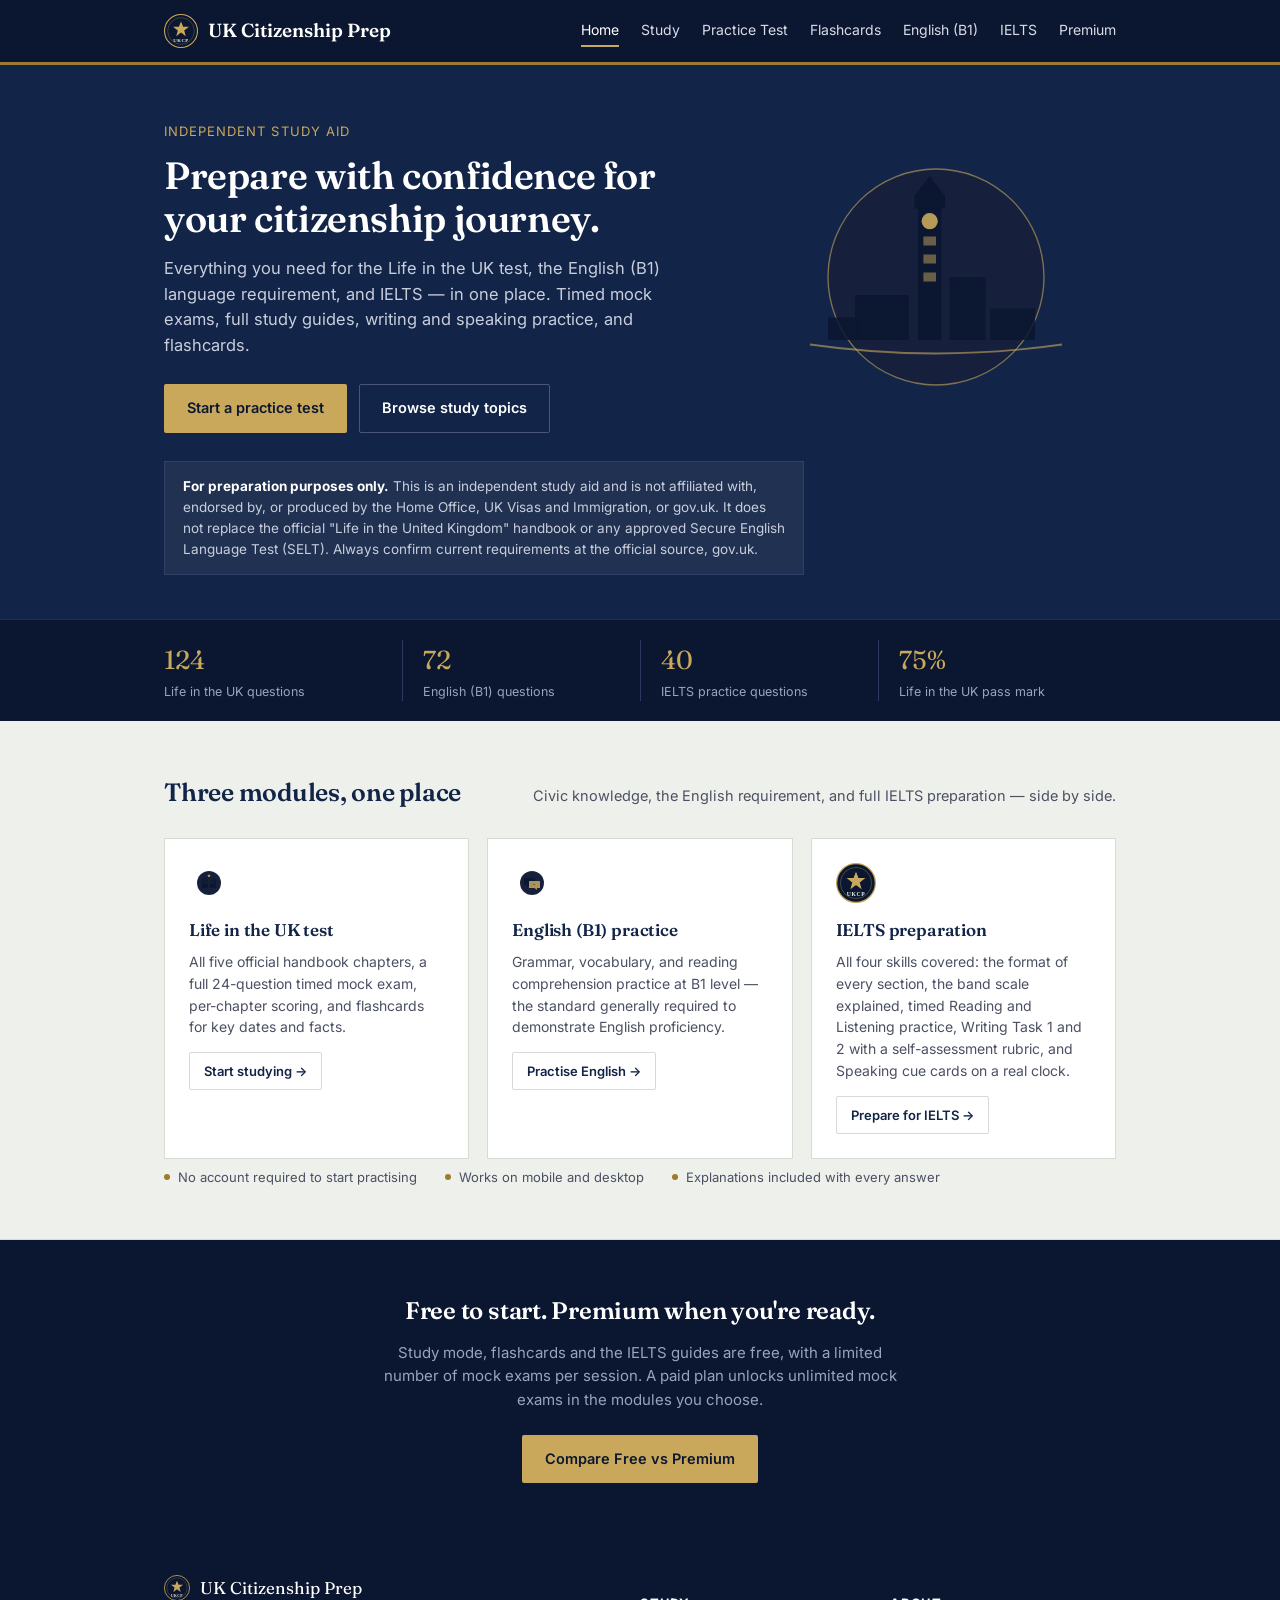
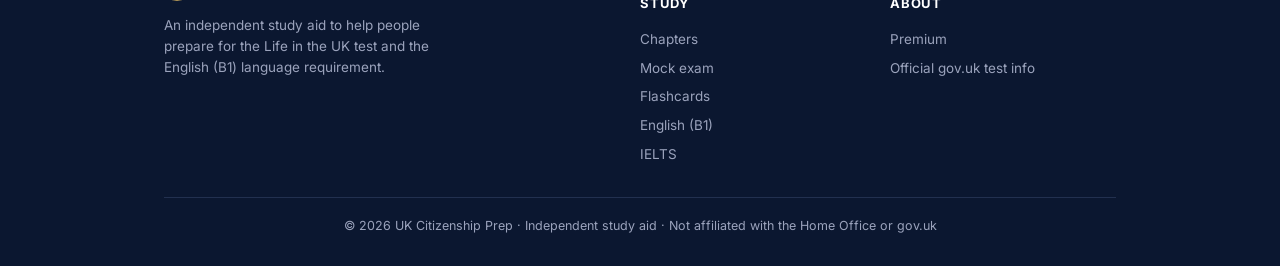
==== commit 50e2b0d5: "Add files via upload" ====
--- a/index.html
+++ b/index.html
@@ -3,8 +3,8 @@
 <head>
 <meta charset="UTF-8">
 <meta name="viewport" content="width=device-width, initial-scale=1.0">
-<title>UK Citizenship Prep — Life in the UK & English (B1) Test Practice</title>
-<meta name="description" content="Independent study aid for the Life in the UK test and the English (B1) language requirement — mock exams, study guides, and flashcards.">
+<title>UK Citizenship Prep — Life in the UK, English (B1) &amp; IELTS Practice</title>
+<meta name="description" content="Independent study aid for the Life in the UK test, the English (B1) language requirement and IELTS — mock exams, study guides, writing and speaking practice, and flashcards.">
 <link rel="icon" href="assets/logo-mark.svg" type="image/svg+xml">
 <link rel="preconnect" href="https://fonts.googleapis.com">
 <link rel="preconnect" href="https://fonts.gstatic.com" crossorigin>
@@ -22,9 +22,10 @@
       <a href="practice.html" data-page="practice">Practice Test</a>
       <a href="flashcards.html" data-page="flashcards">Flashcards</a>
       <a href="english.html" data-page="english">English (B1)</a>
+      <a href="ielts.html" data-page="ielts">IELTS</a>
       <a href="premium.html" data-page="premium">Premium</a>
     </nav>
-    <button class="nav-mobile-toggle" id="navToggle">Menu</button>
+    <button class="nav-mobile-toggle" id="navToggle" aria-expanded="false" aria-controls="mainNav" aria-label="Toggle navigation menu">Menu</button>
   </div>
 </header>
 
@@ -34,7 +35,7 @@
       <div>
         <div class="kicker">Independent Study Aid</div>
         <h1>Prepare with confidence for your citizenship journey.</h1>
-        <p class="lead">Everything you need to get ready for the Life in the UK test — plus practice for the English (B1) language requirement — in one place. Timed mock exams, full study guides, and flashcards.</p>
+        <p class="lead">Everything you need for the Life in the UK test, the English (B1) language requirement, and IELTS — in one place. Timed mock exams, full study guides, writing and speaking practice, and flashcards.</p>
         <div class="cta-row">
           <a class="btn btn-gold" href="practice.html">Start a practice test</a>
           <a class="btn btn-outline" href="study.html">Browse study topics</a>
@@ -50,18 +51,18 @@
 
 <div class="infostrip">
   <div class="infostrip-inner">
-    <div class="infostrip-item"><div class="infostrip-num">120+</div><div class="infostrip-label">Life in the UK questions</div></div>
-    <div class="infostrip-item"><div class="infostrip-num">50+</div><div class="infostrip-label">English (B1) practice questions</div></div>
-    <div class="infostrip-item"><div class="infostrip-num">45</div><div class="infostrip-label">Minute timed mock exam</div></div>
-    <div class="infostrip-item"><div class="infostrip-num">75%</div><div class="infostrip-label">Official pass mark</div></div>
+    <div class="infostrip-item"><div class="infostrip-num">124</div><div class="infostrip-label">Life in the UK questions</div></div>
+    <div class="infostrip-item"><div class="infostrip-num">72</div><div class="infostrip-label">English (B1) questions</div></div>
+    <div class="infostrip-item"><div class="infostrip-num">40</div><div class="infostrip-label">IELTS practice questions</div></div>
+    <div class="infostrip-item"><div class="infostrip-num">75%</div><div class="infostrip-label">Life in the UK pass mark</div></div>
   </div>
 </div>
 
 <section class="panel">
   <div class="container">
     <div class="section-head">
-      <h2>Two modules, one place</h2>
-      <div class="sub">Study for the civic knowledge test and the English requirement side by side.</div>
+      <h2>Three modules, one place</h2>
+      <div class="sub">Civic knowledge, the English requirement, and full IELTS preparation — side by side.</div>
     </div>
     <div class="card-grid">
       <div class="feature-card">
@@ -78,9 +79,9 @@
       </div>
       <div class="feature-card">
         <img class="icon" src="assets/logo-mark.svg" alt="" style="width:40px;height:40px;">
-        <h3>Track your readiness</h3>
-        <p>Every mock exam gives you an instant pass/fail result and a breakdown by topic, so you know exactly where to focus before the real thing.</p>
-        <a class="btn btn-outline-navy btn-sm" href="premium.html">See Premium →</a>
+        <h3>IELTS preparation</h3>
+        <p>All four skills covered: the format of every section, the band scale explained, timed Reading and Listening practice, Writing Task 1 and 2 with a self-assessment rubric, and Speaking cue cards on a real clock.</p>
+        <a class="btn btn-outline-navy btn-sm" href="ielts.html">Prepare for IELTS →</a>
       </div>
     </div>
     <div class="trust-row">
@@ -94,7 +95,7 @@
 <section class="panel premium-band" style="border-bottom:none;">
   <div class="container" style="text-align:center;">
     <h2 style="color:#fff;">Free to start. Premium when you're ready.</h2>
-    <p style="color:#9BA3BC;max-width:520px;margin:12px auto 24px;font-size:15px;">Study mode, flashcards, and a limited number of daily mock exams are free. Premium unlocks unlimited exams, the full question bank, and downloadable revision notes.</p>
+    <p style="color:#9BA3BC;max-width:520px;margin:12px auto 24px;font-size:15px;">Study mode, flashcards and the IELTS guides are free, with a limited number of mock exams per session. A paid plan unlocks unlimited mock exams in the modules you choose.</p>
     <a class="btn btn-gold" href="premium.html">Compare Free vs Premium</a>
   </div>
 </section>
@@ -112,6 +113,7 @@
         <a href="practice.html">Mock exam</a>
         <a href="flashcards.html">Flashcards</a>
         <a href="english.html">English (B1)</a>
+        <a href="ielts.html">IELTS</a>
       </div>
       <div class="footer-col">
         <h4>About</h4>
